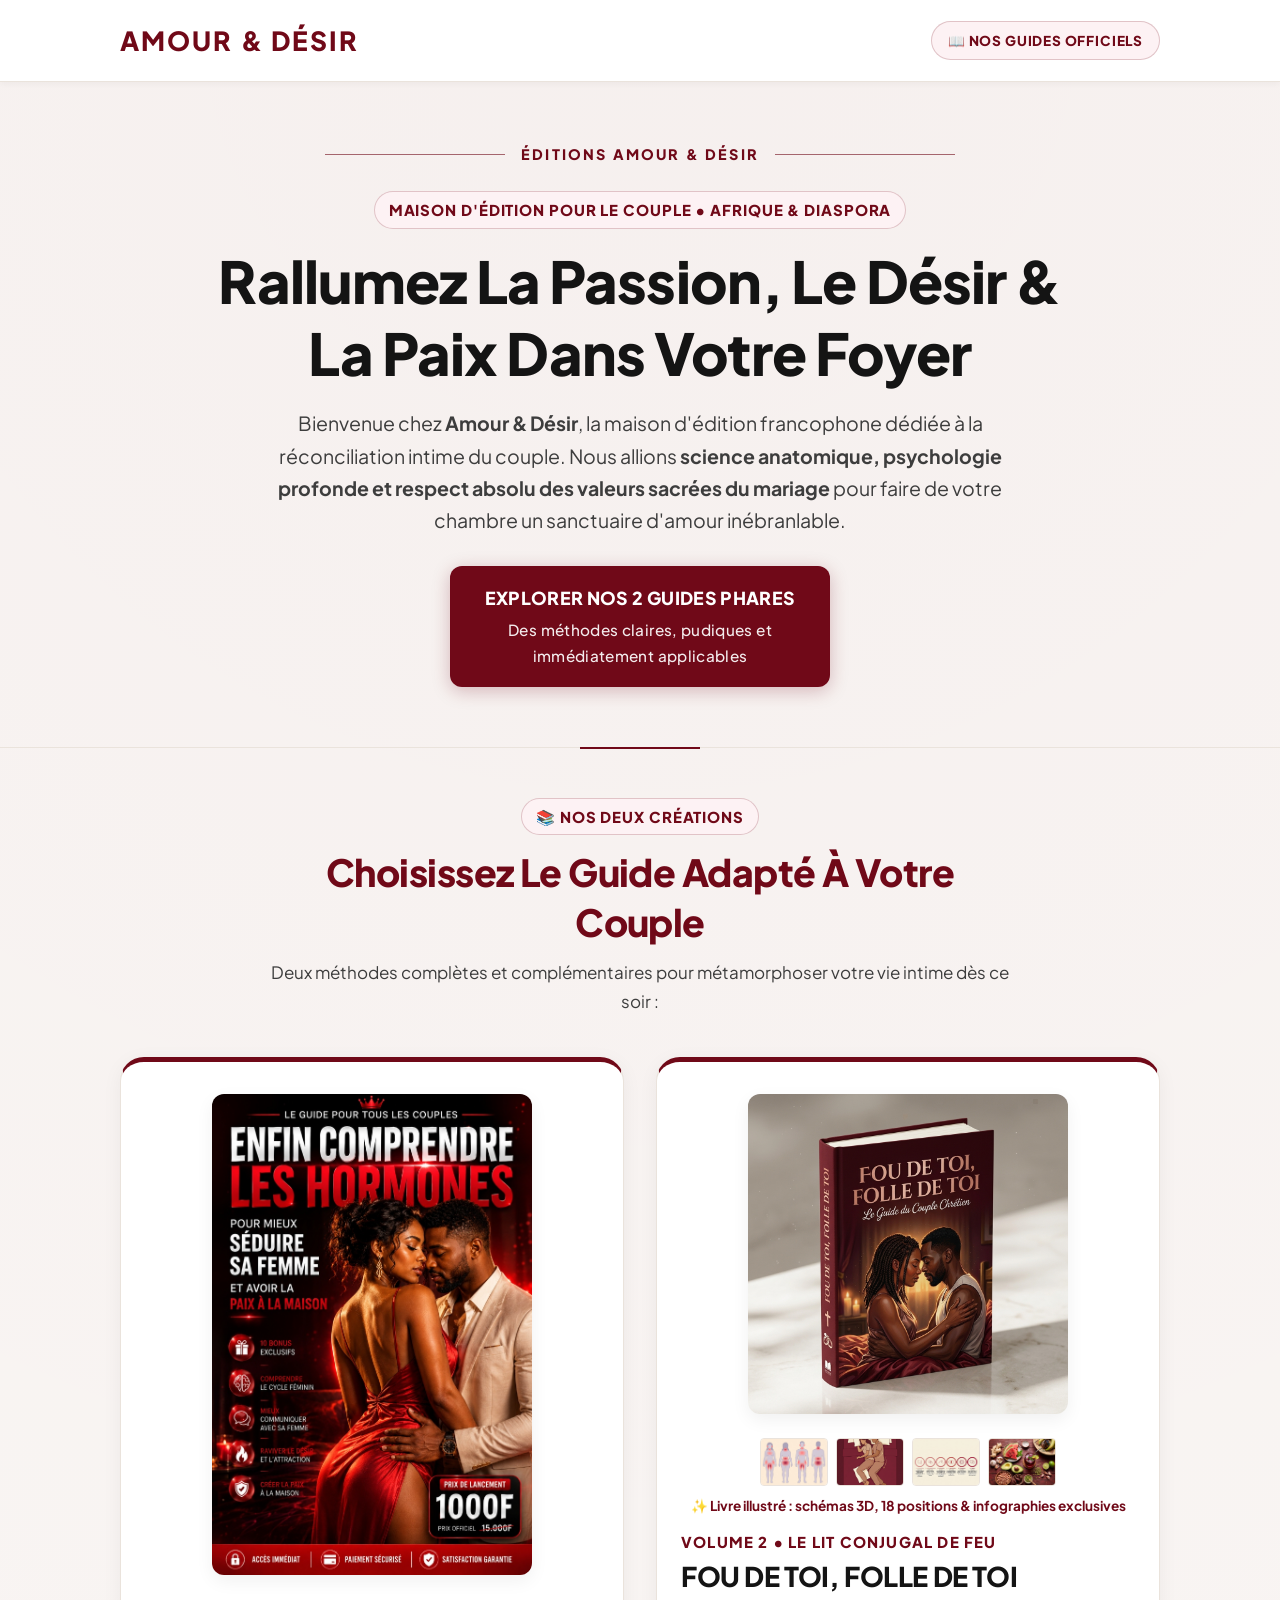
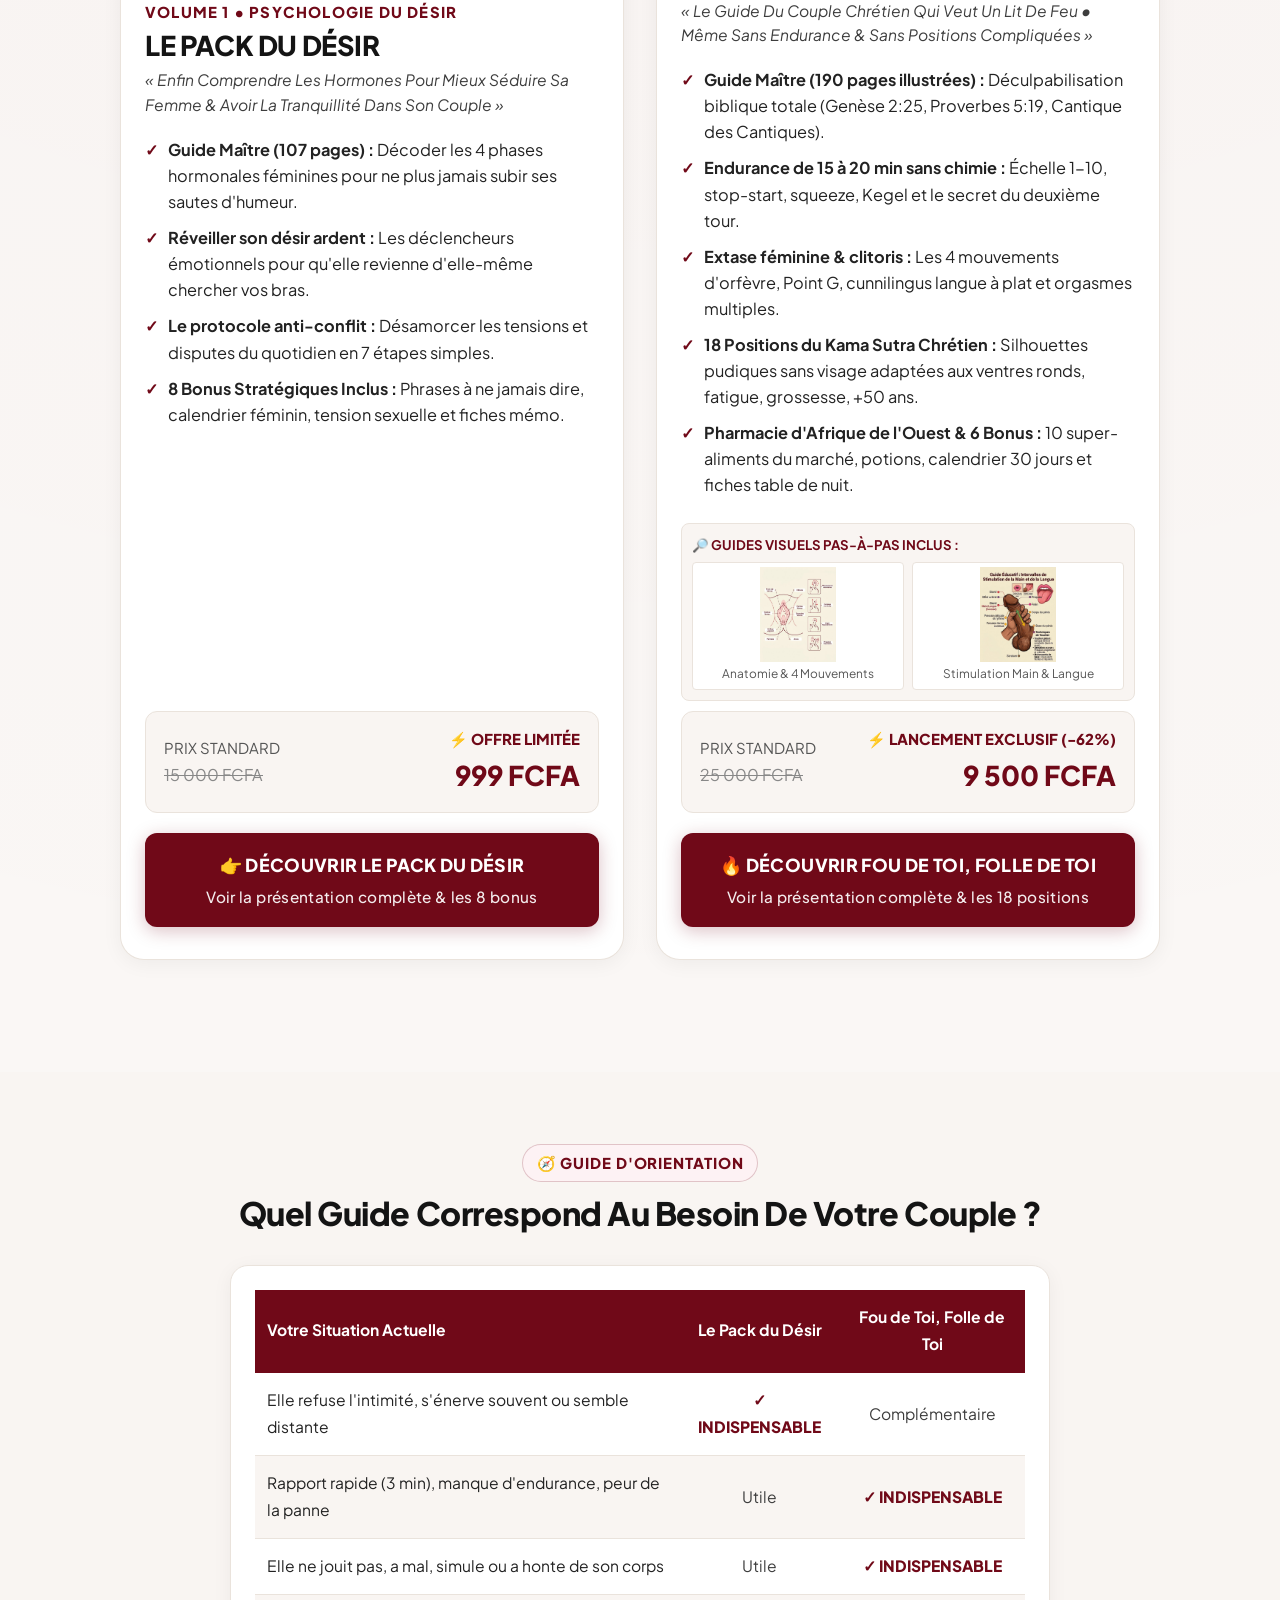
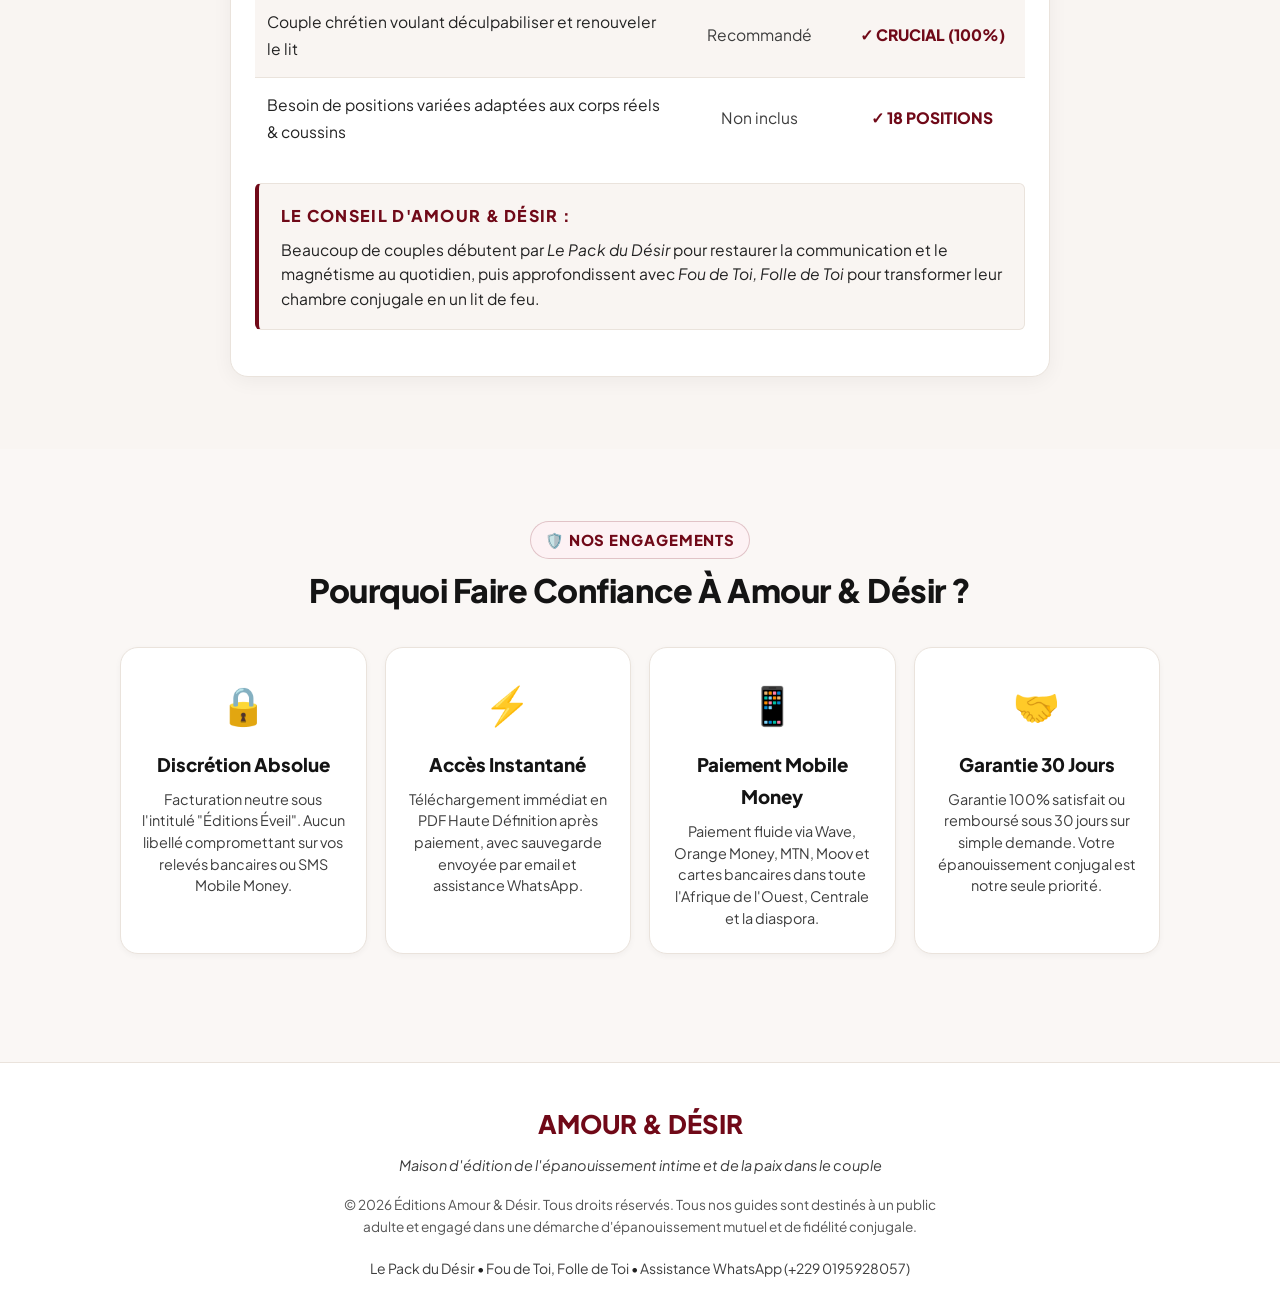
==== index.html @ 17ca609d "feat: integration de la couverture 3D realiste pour Fou de toi, folle de toi" ====
<!DOCTYPE html>
<html lang="fr">
<head>
  <meta charset="UTF-8">
  <meta name="viewport" content="width=device-width, initial-scale=1.0, maximum-scale=5.0">
  <title>AMOUR & DÉSIR • Maison d'Édition de l'Épanouissement Intime & Conjugal</title>
  
  <!-- Favicon -->
  <link rel="icon" type="image/jpeg" href="[data-uri]">
  <link rel="shortcut icon" type="image/jpeg" href="[data-uri]">
  <link rel="apple-touch-icon" href="[data-uri]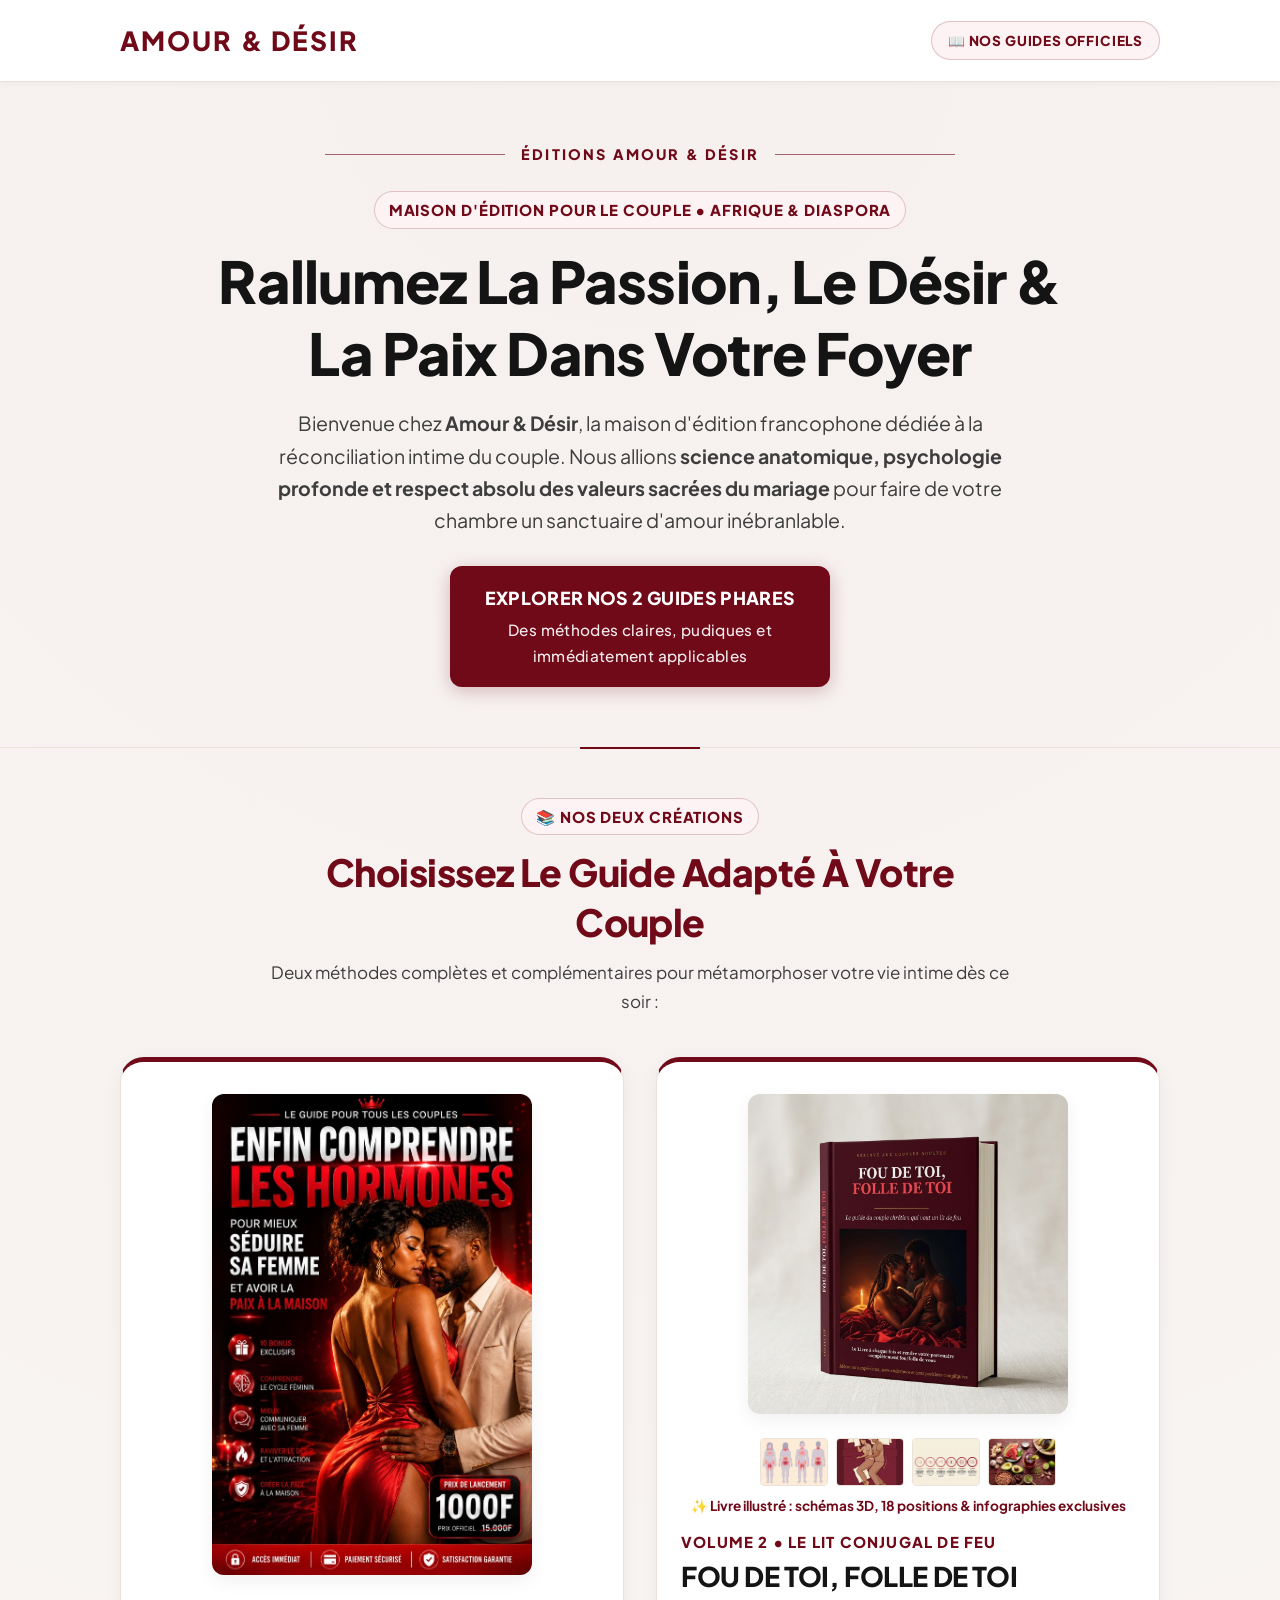
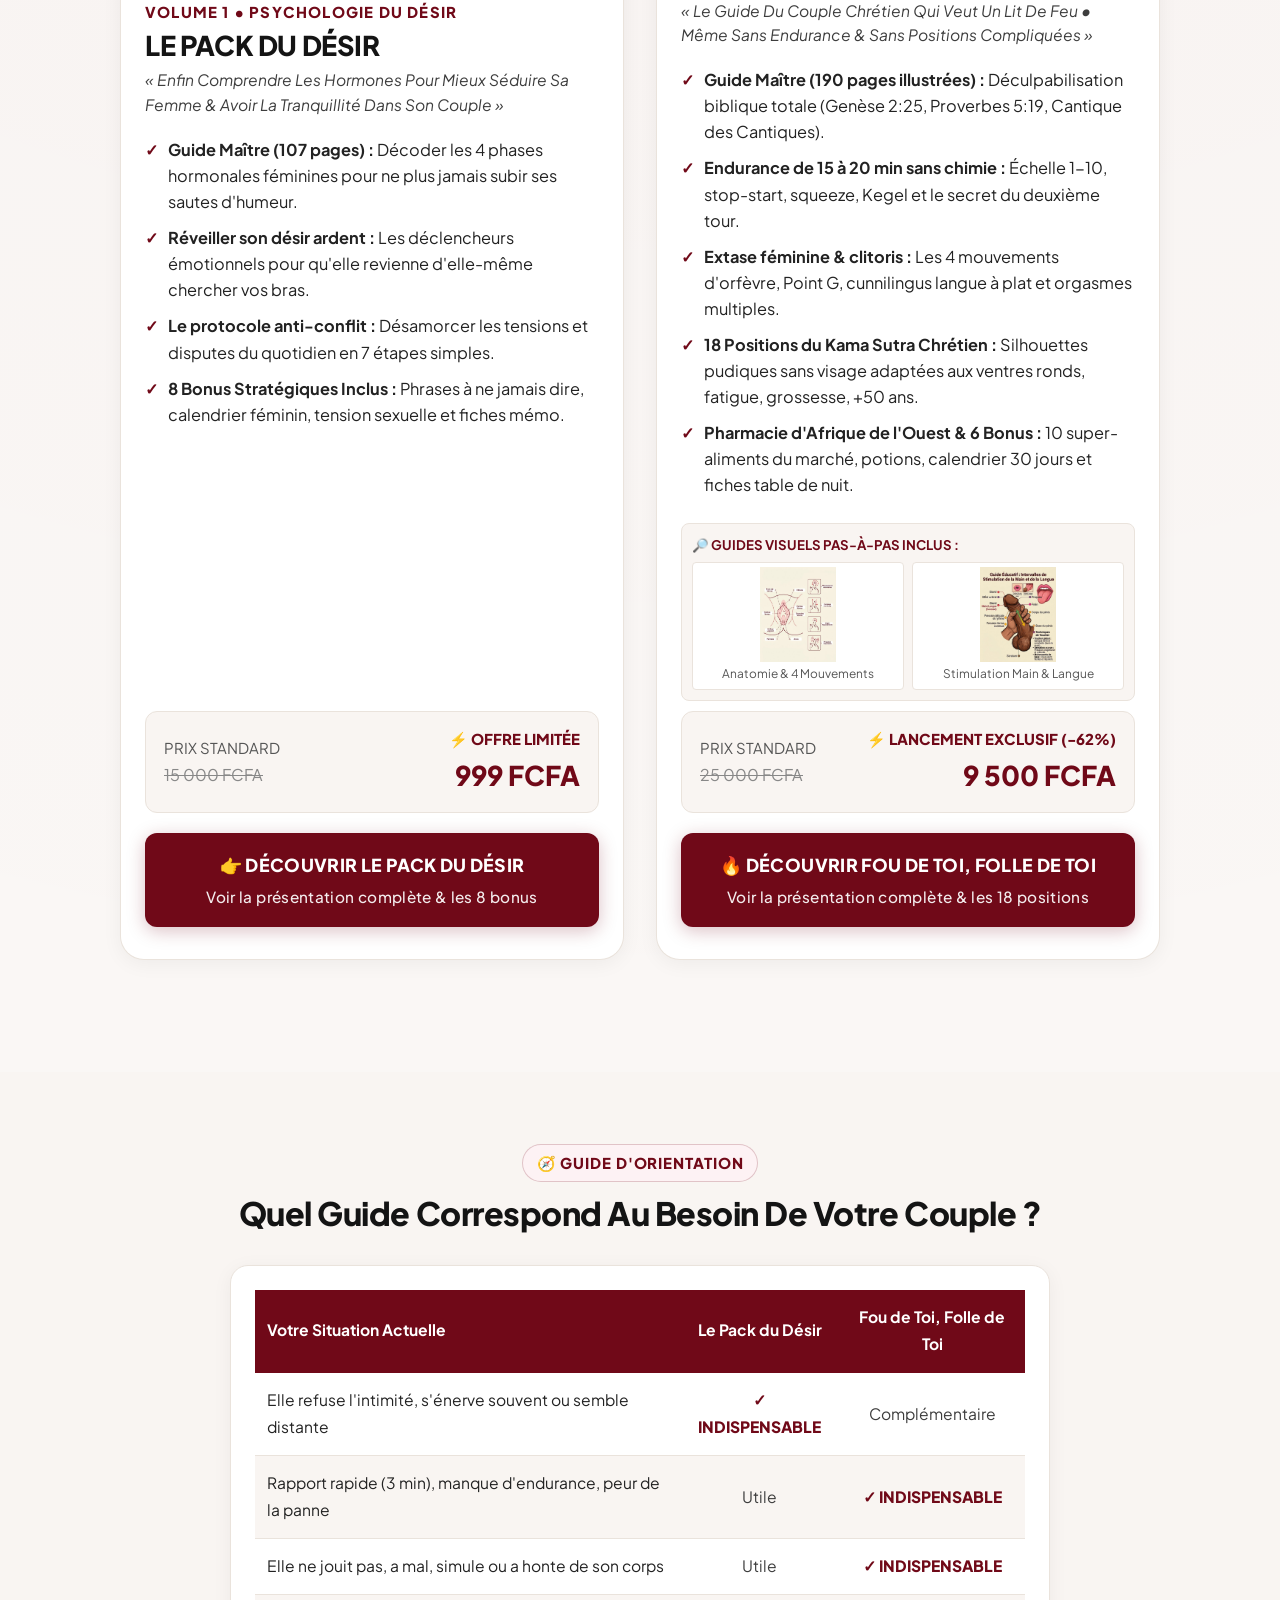
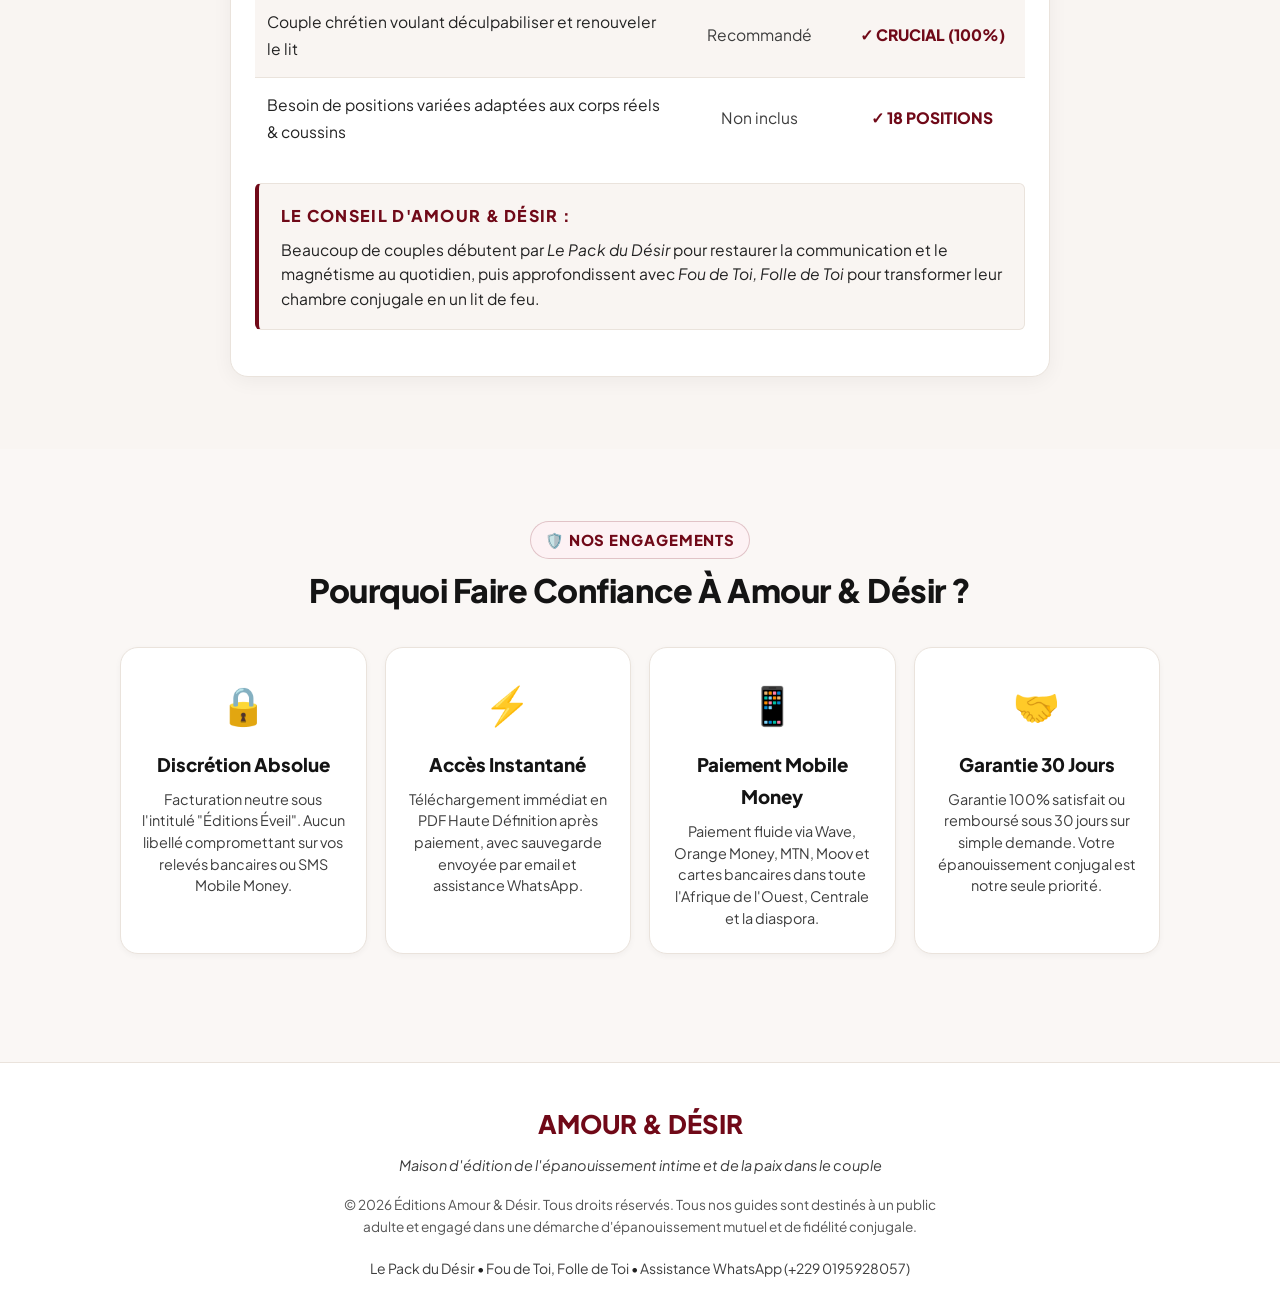
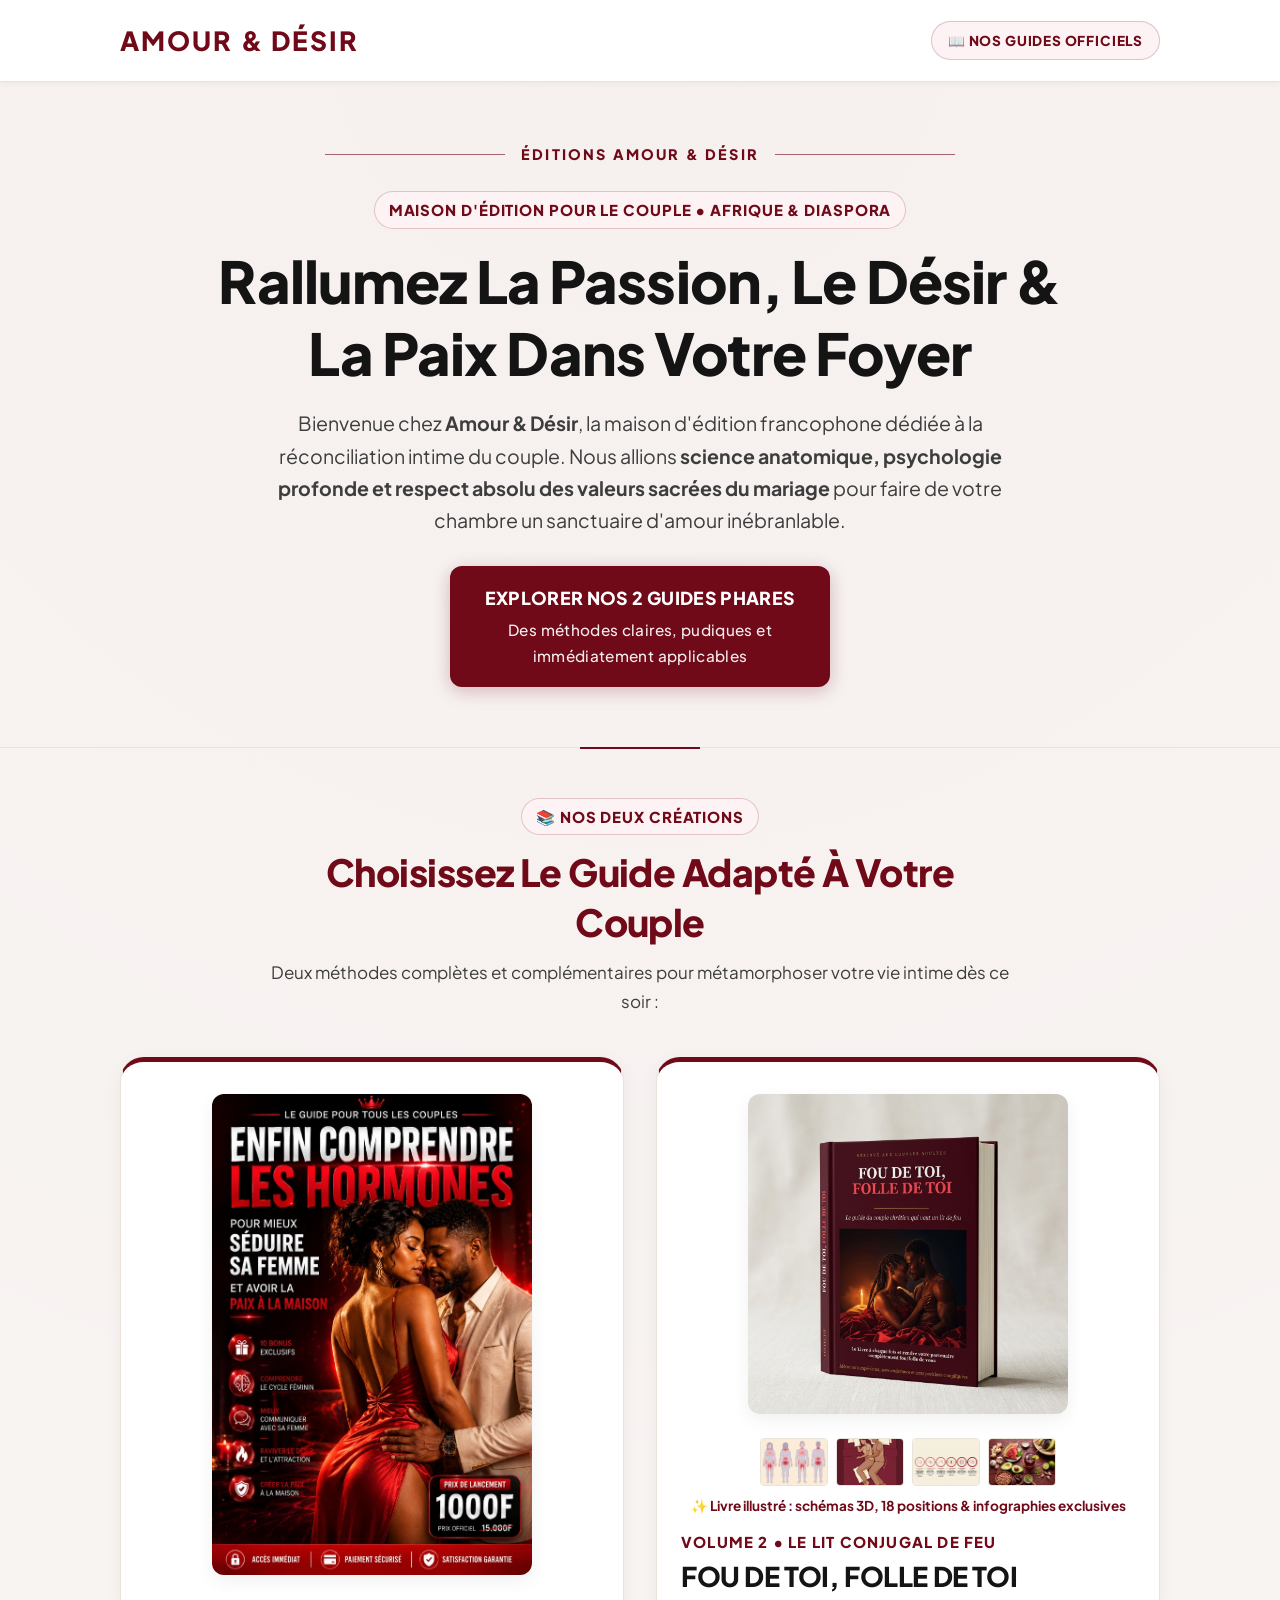
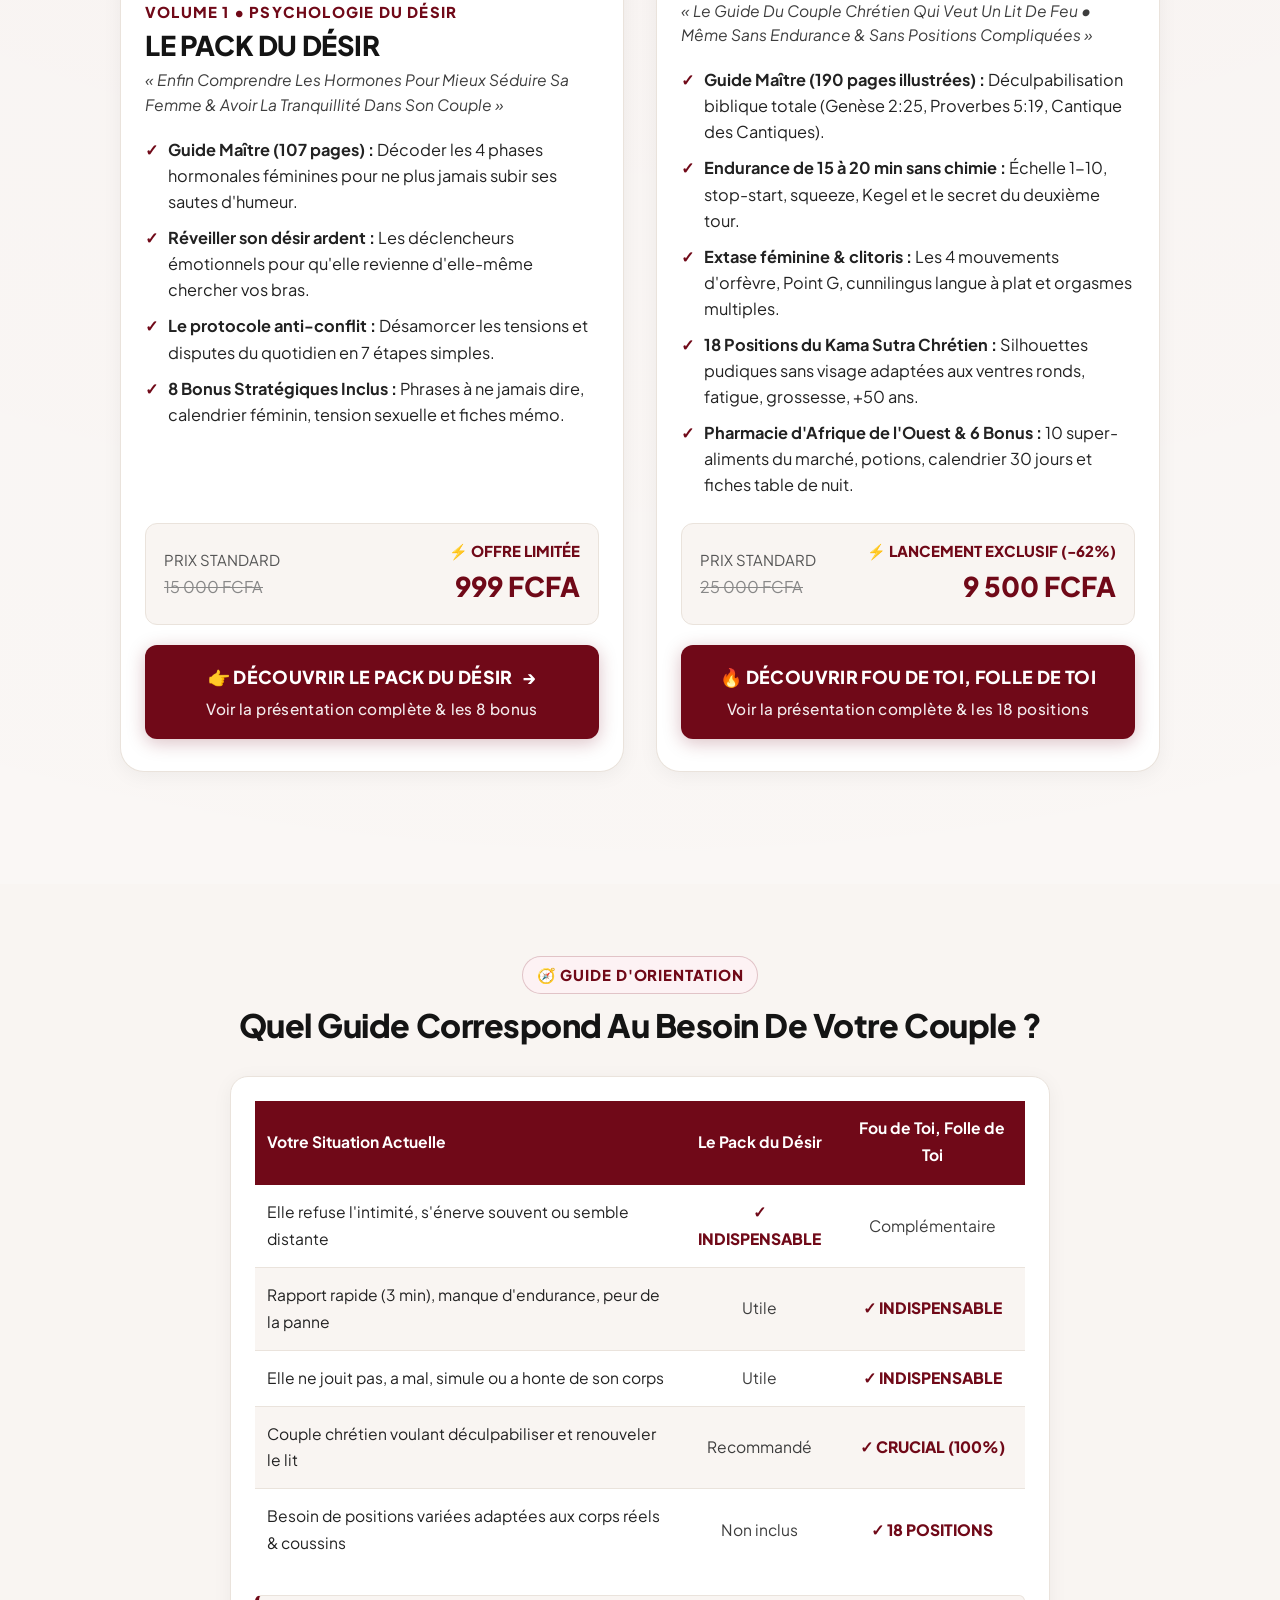
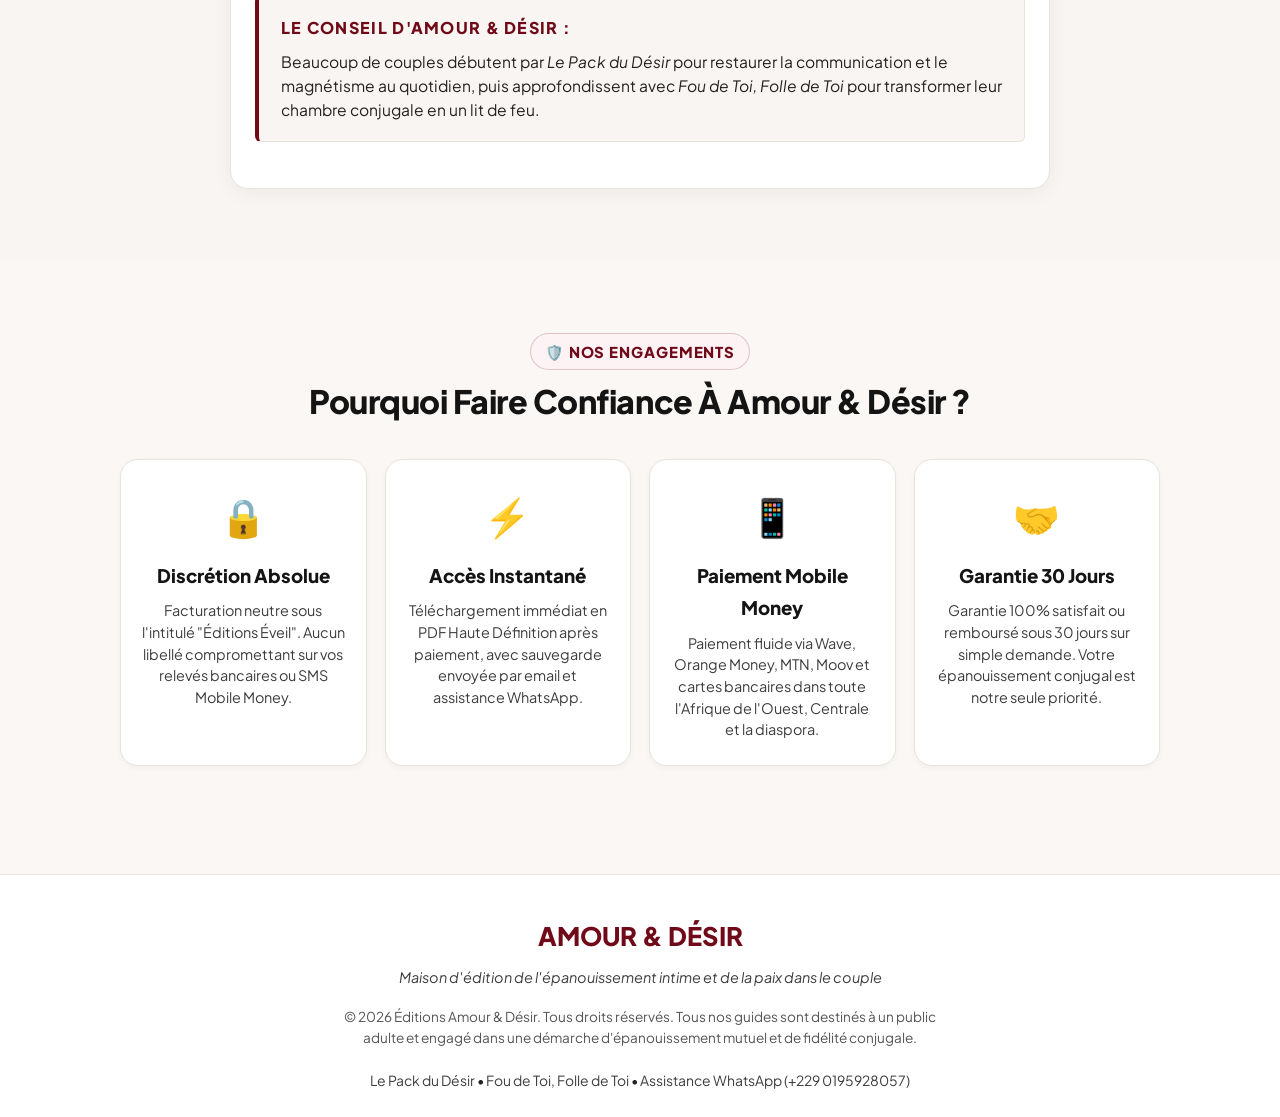
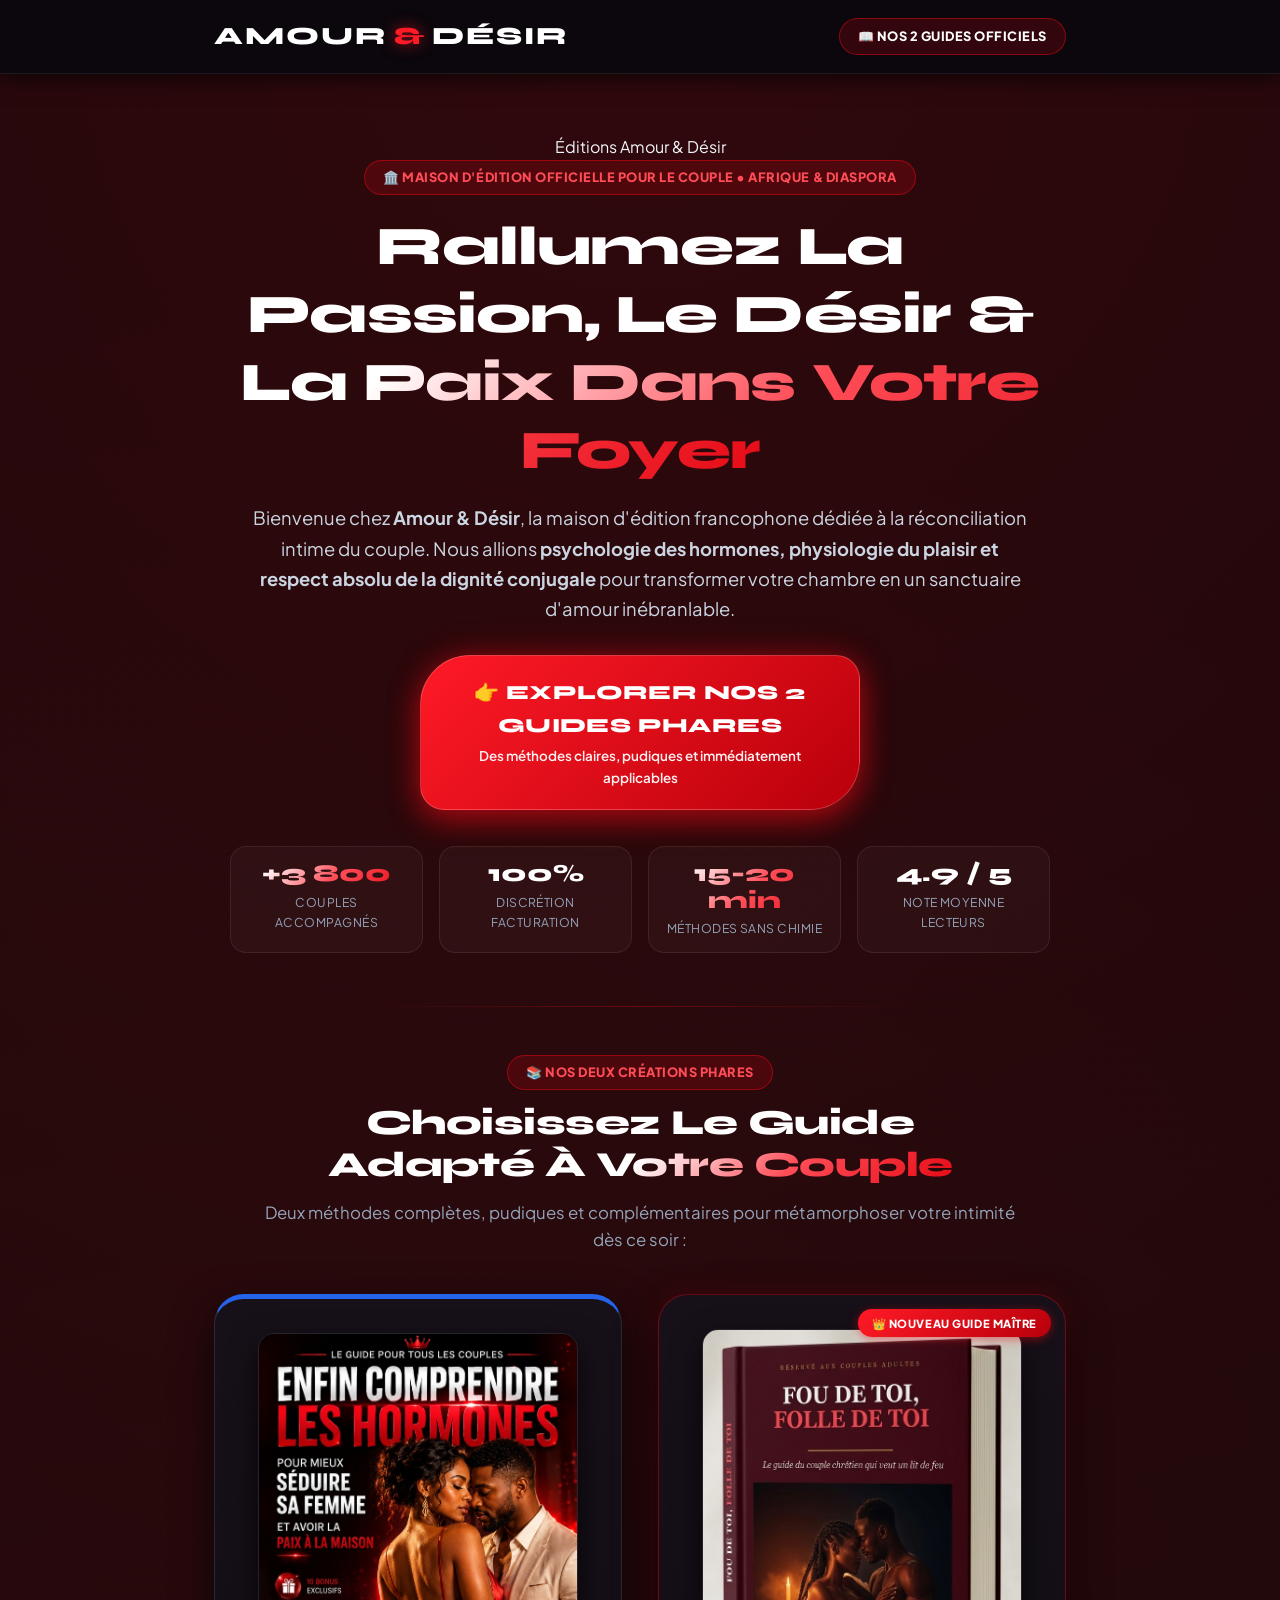
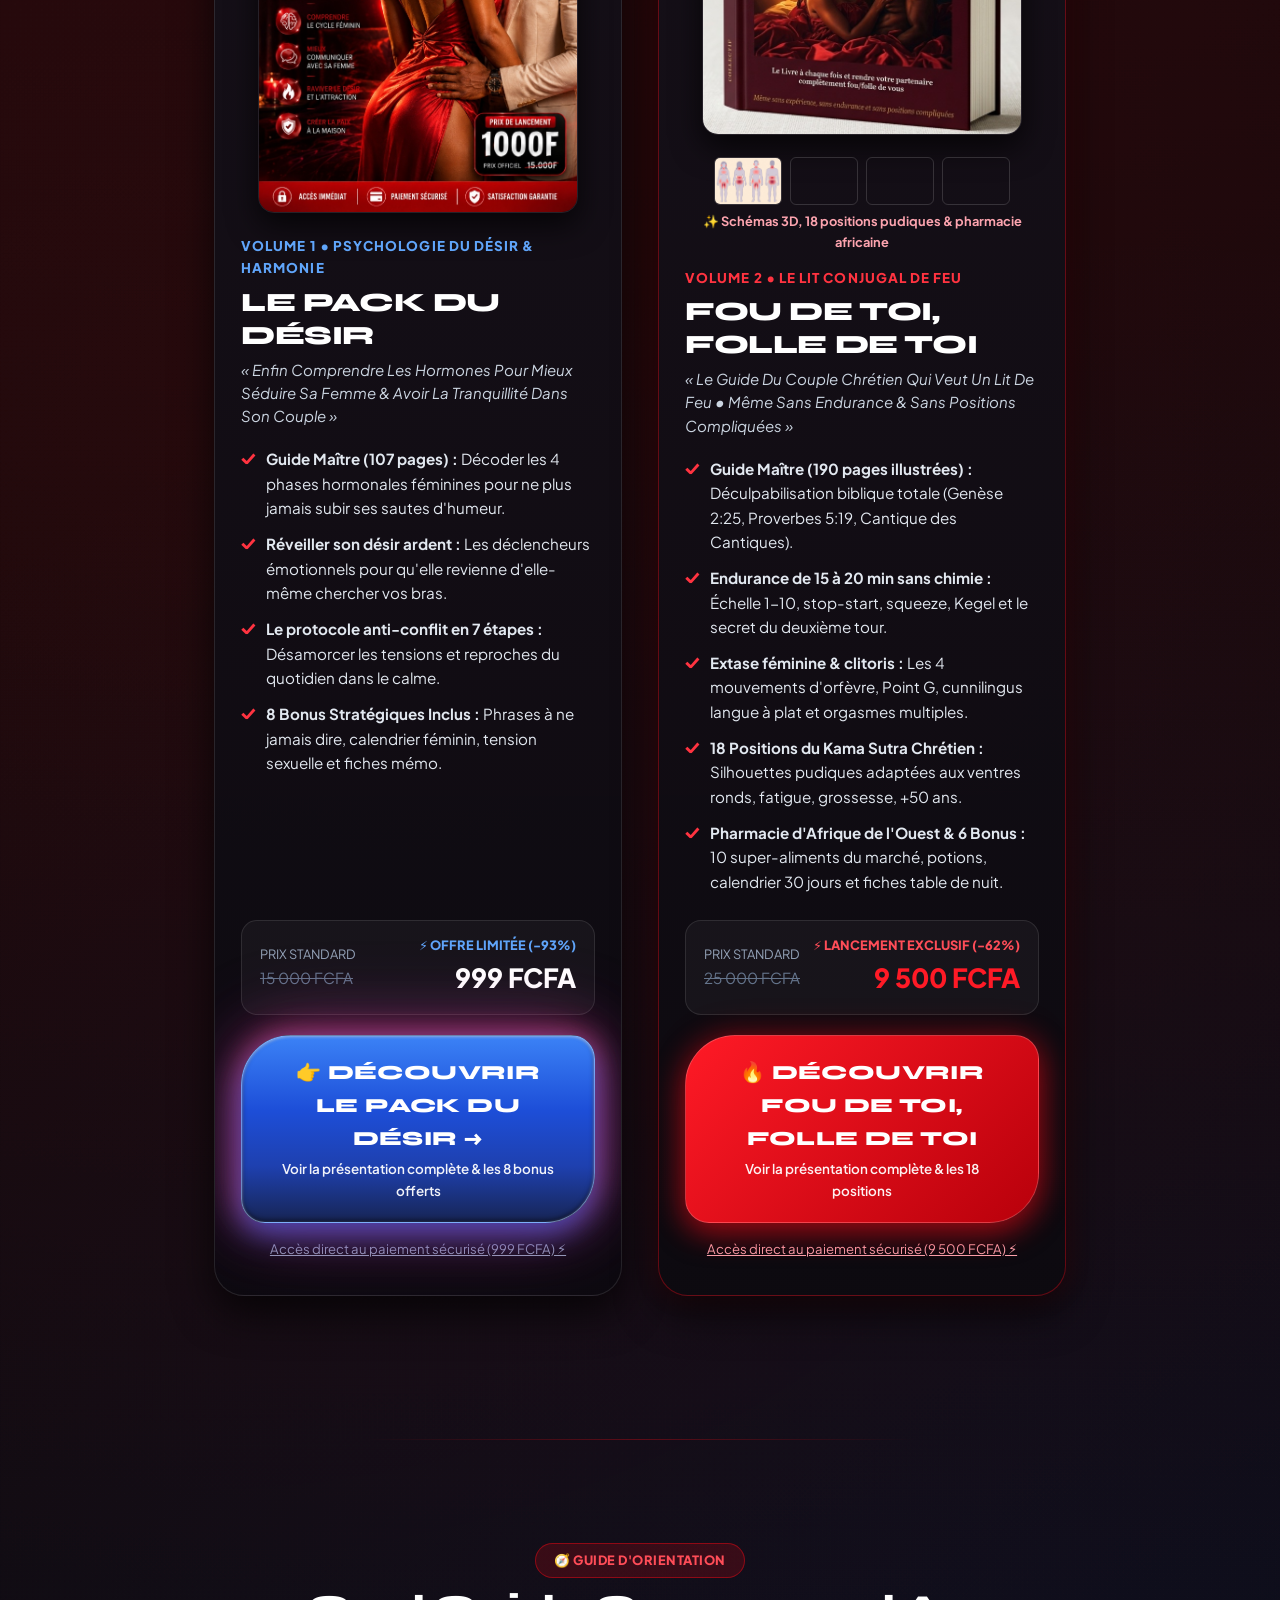
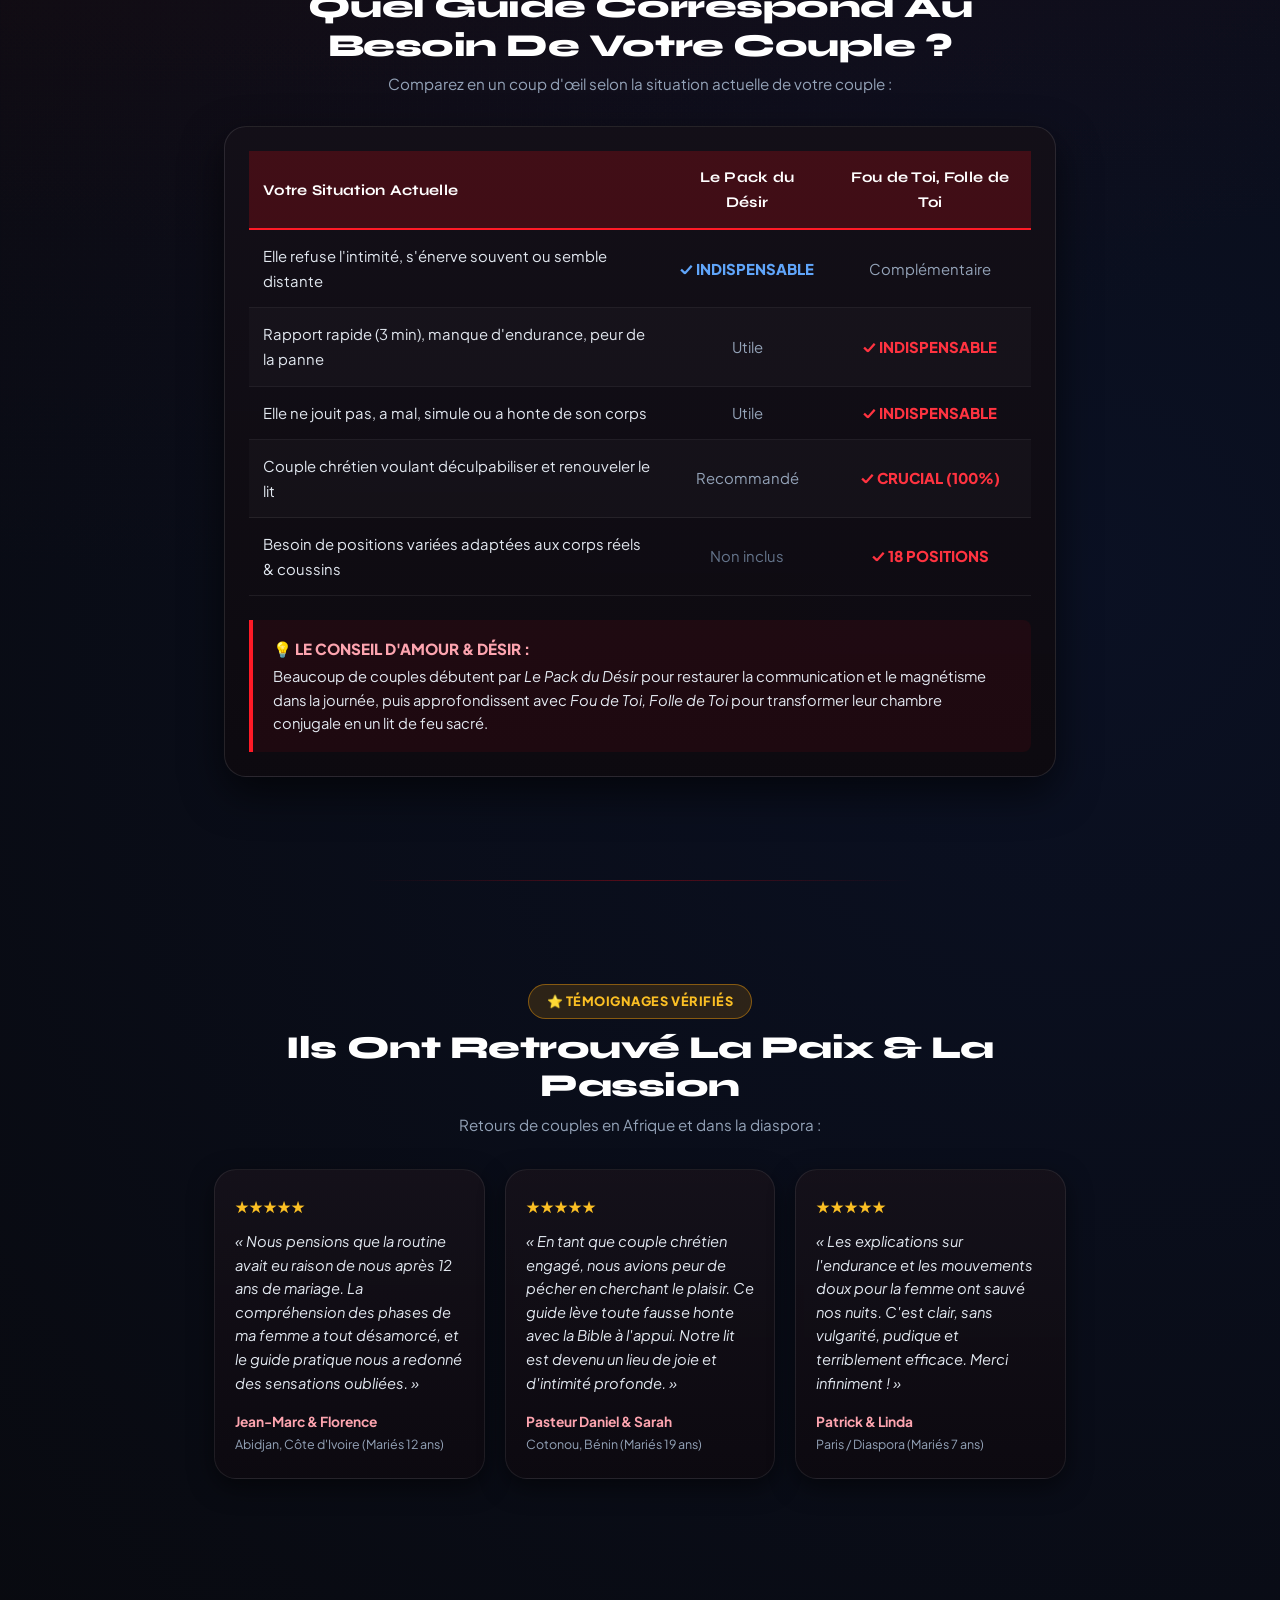
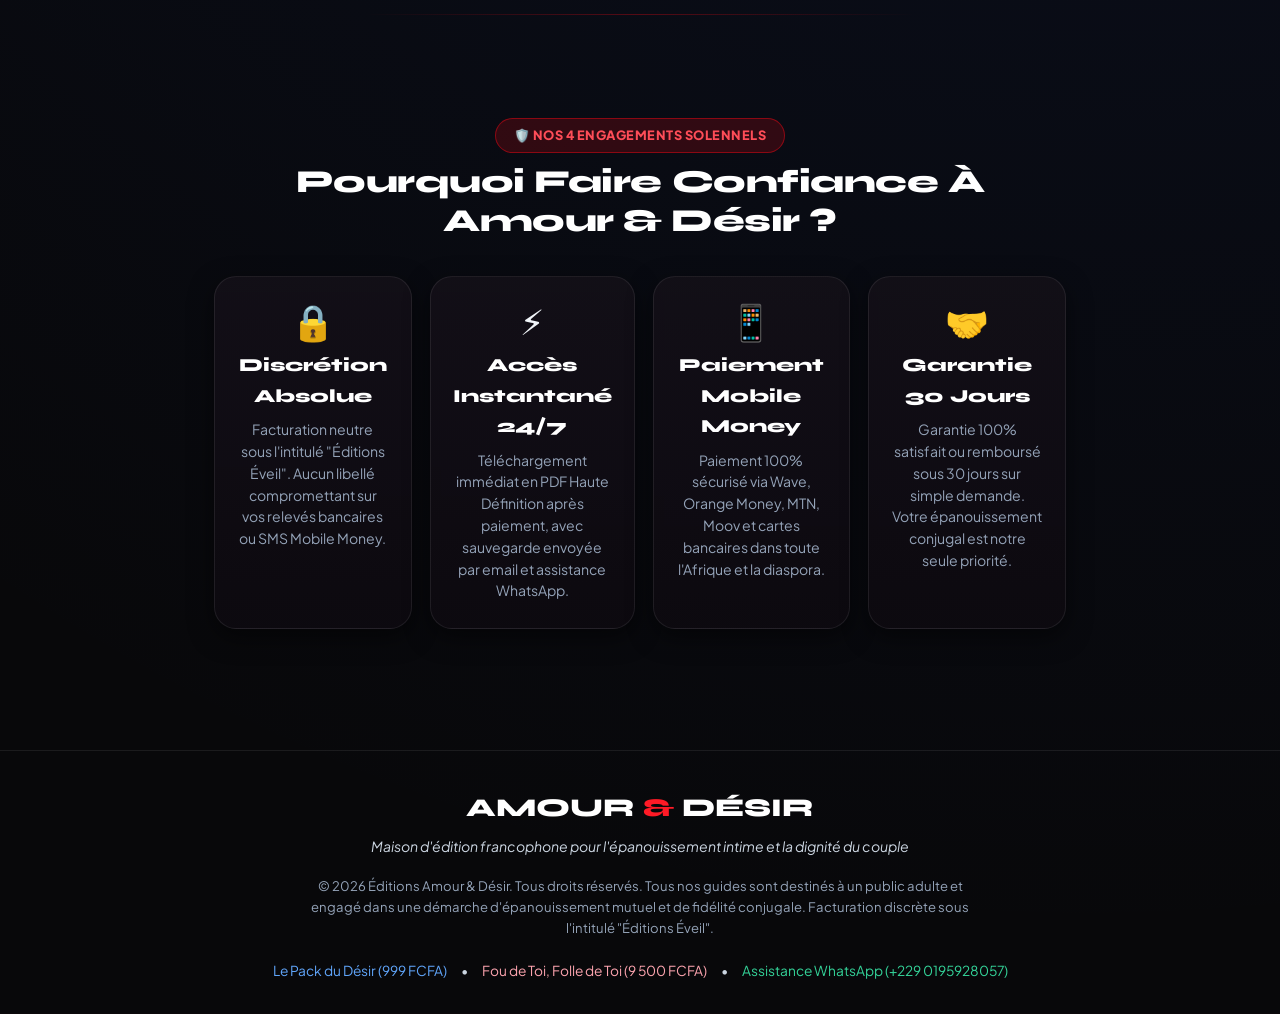
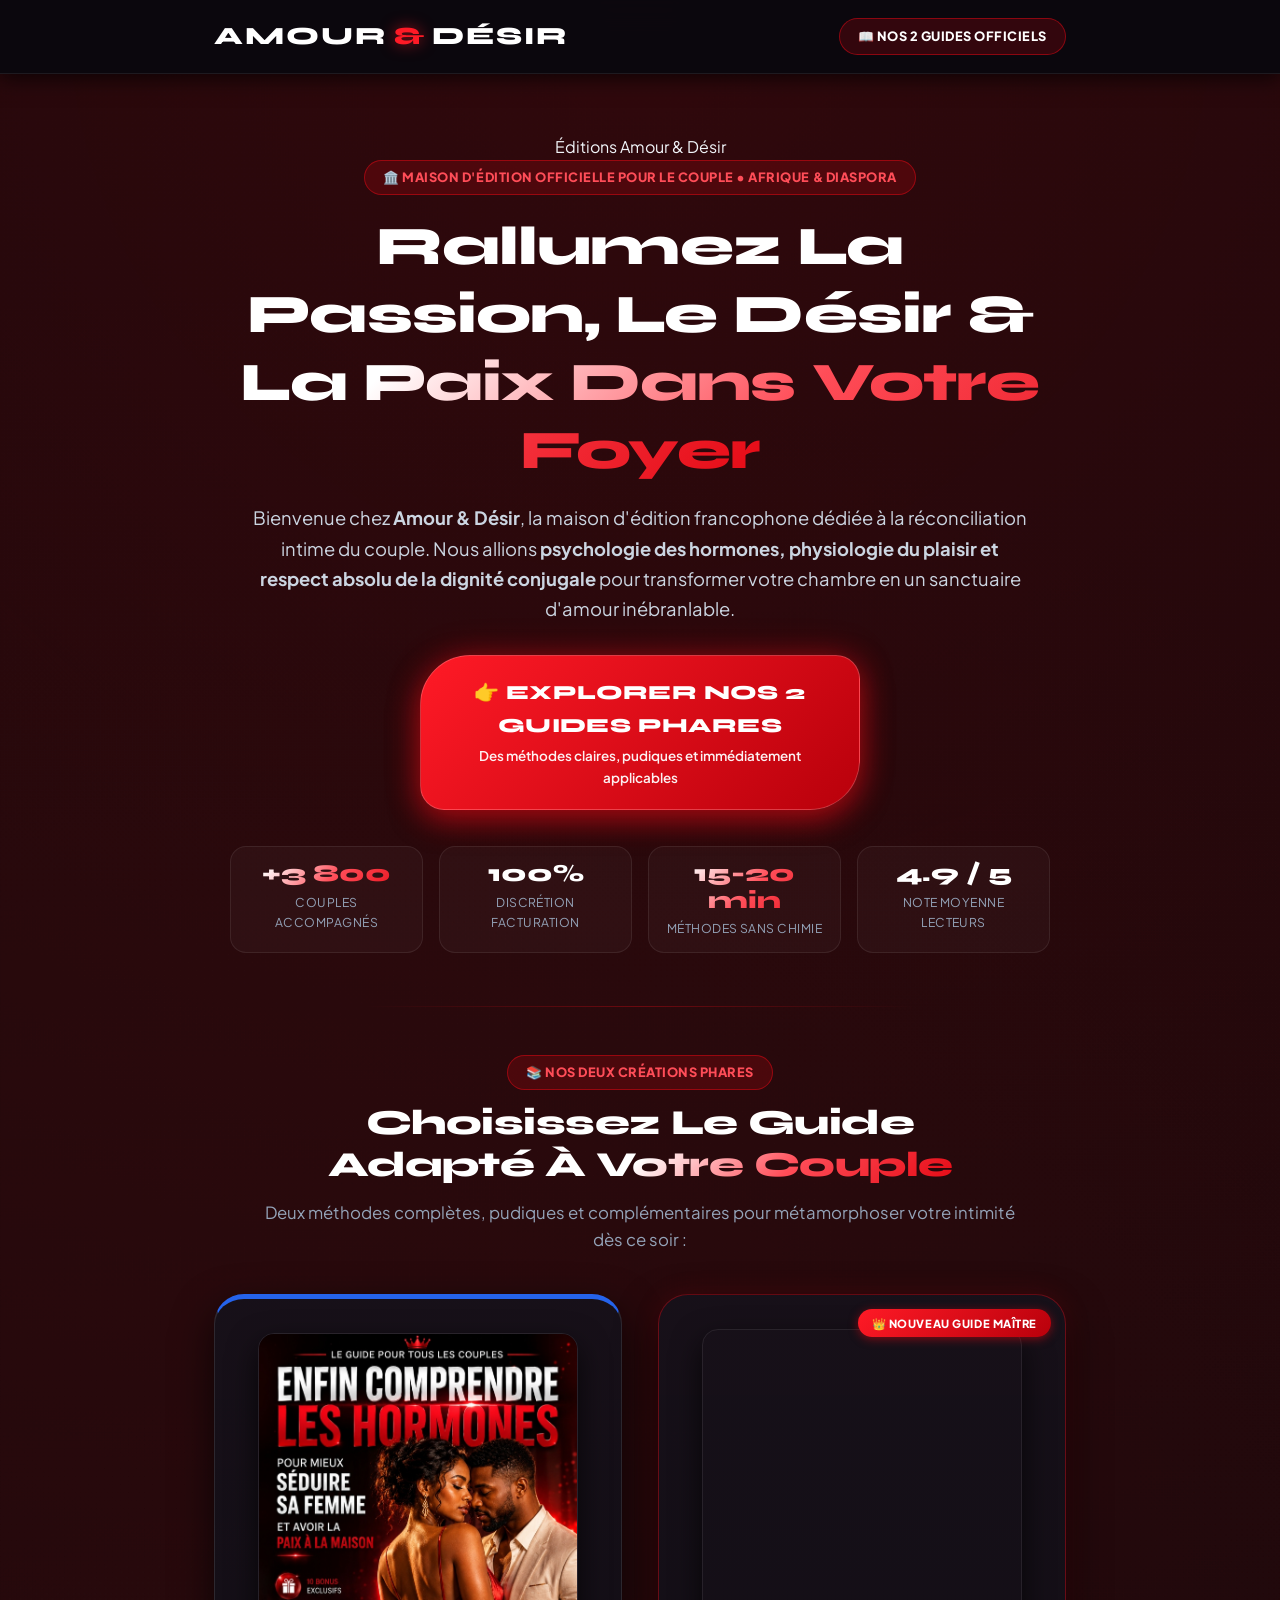
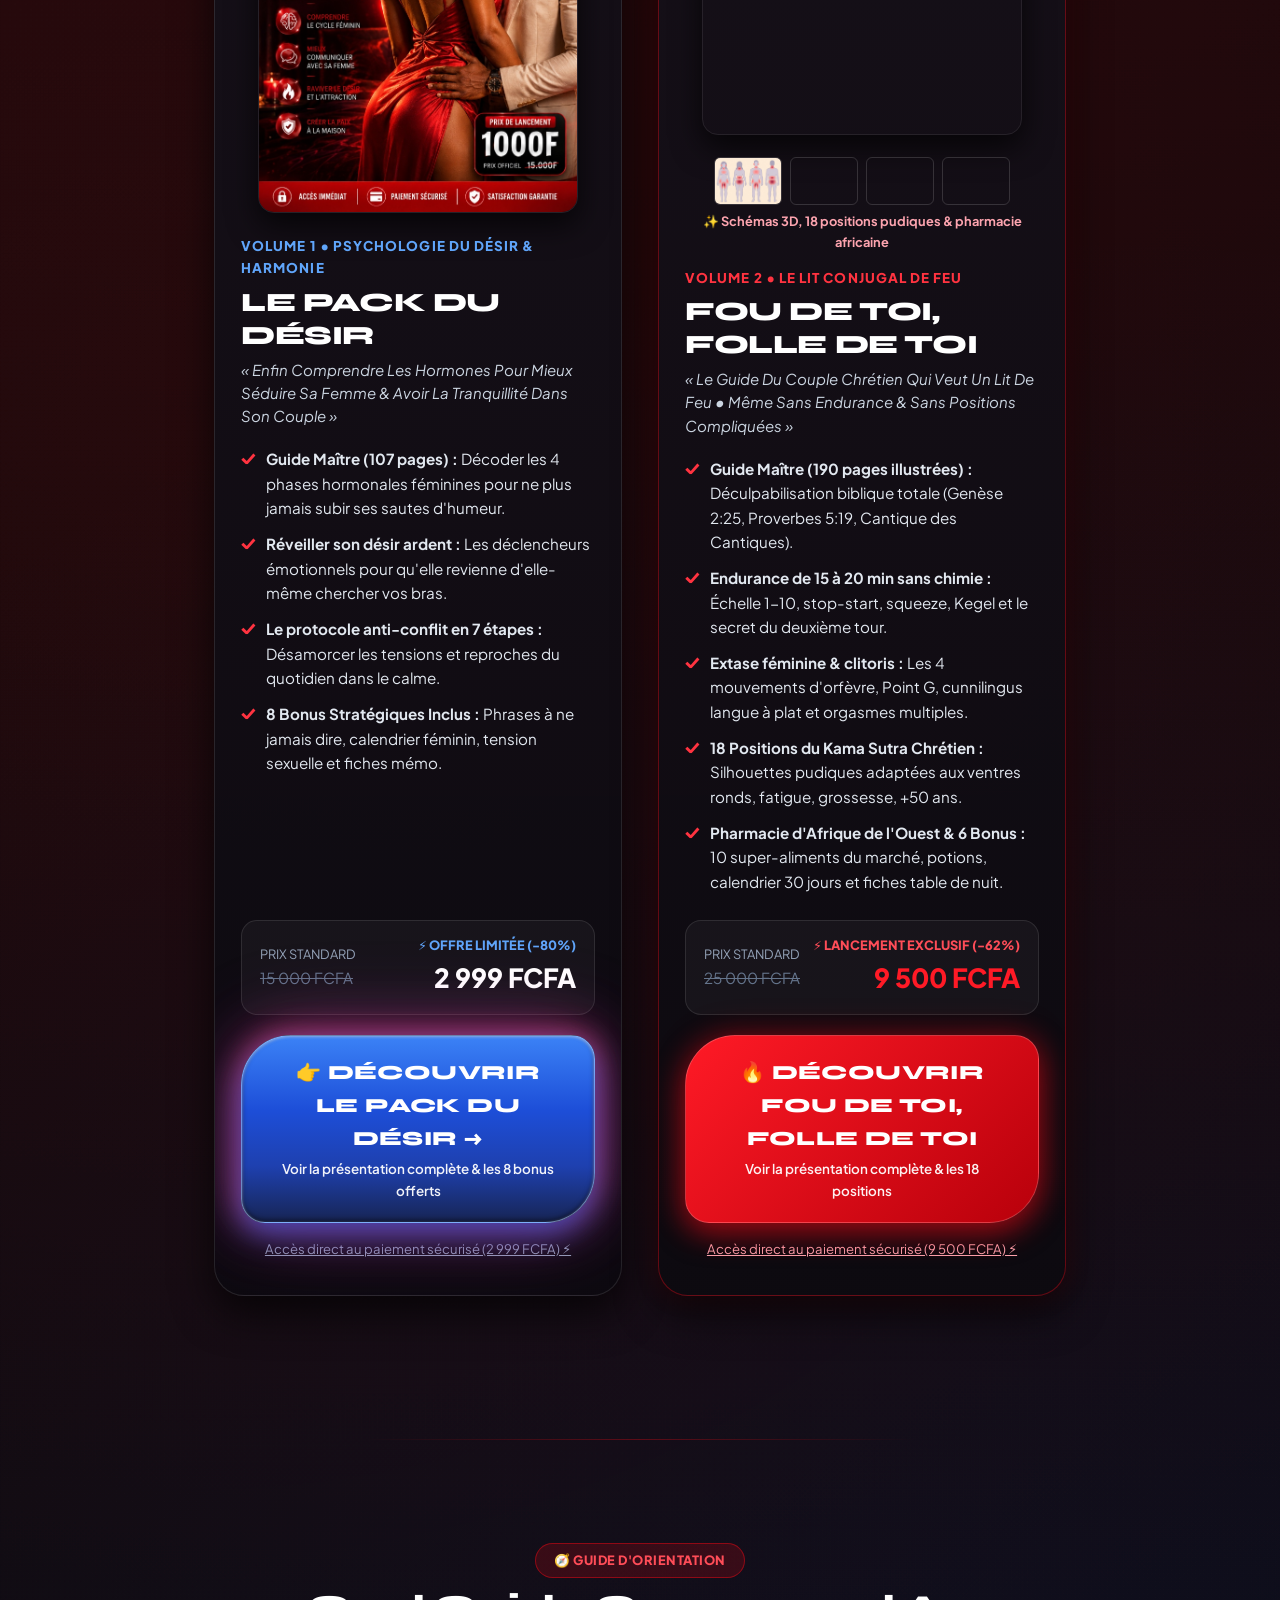
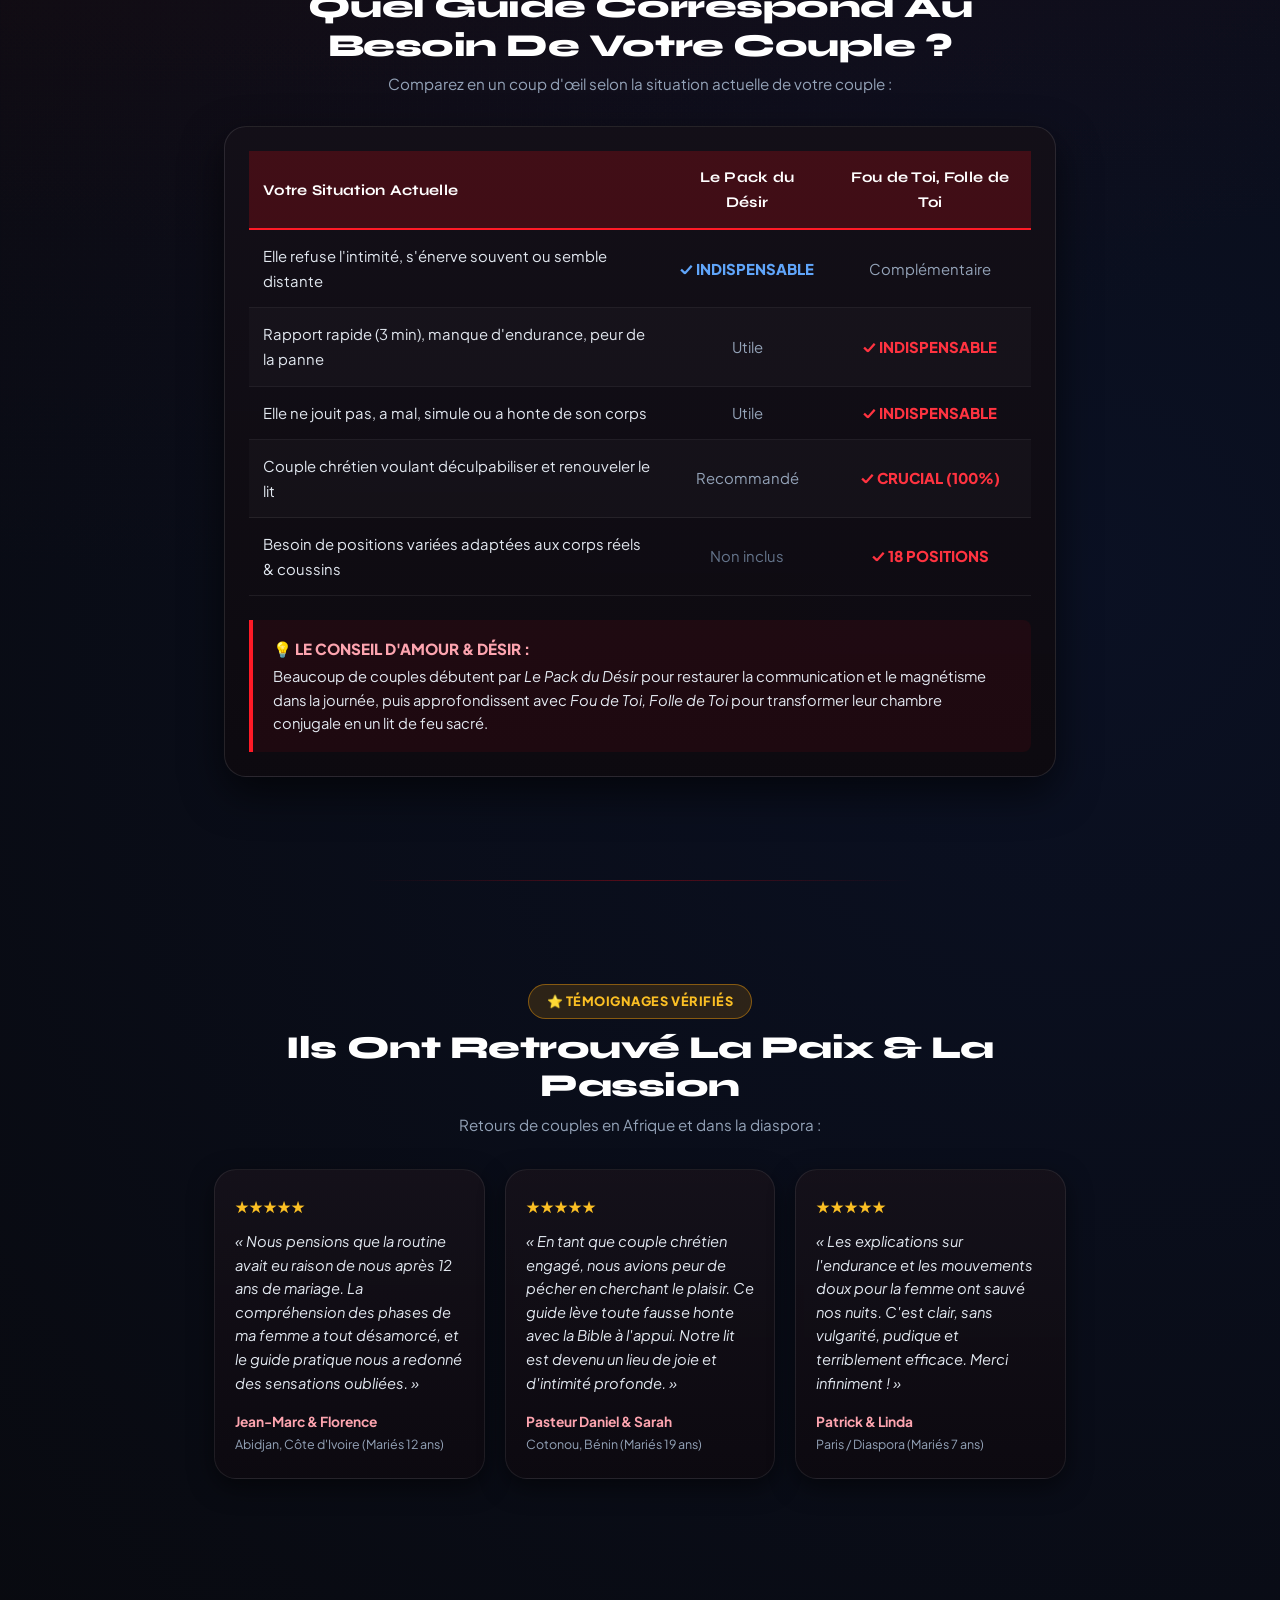
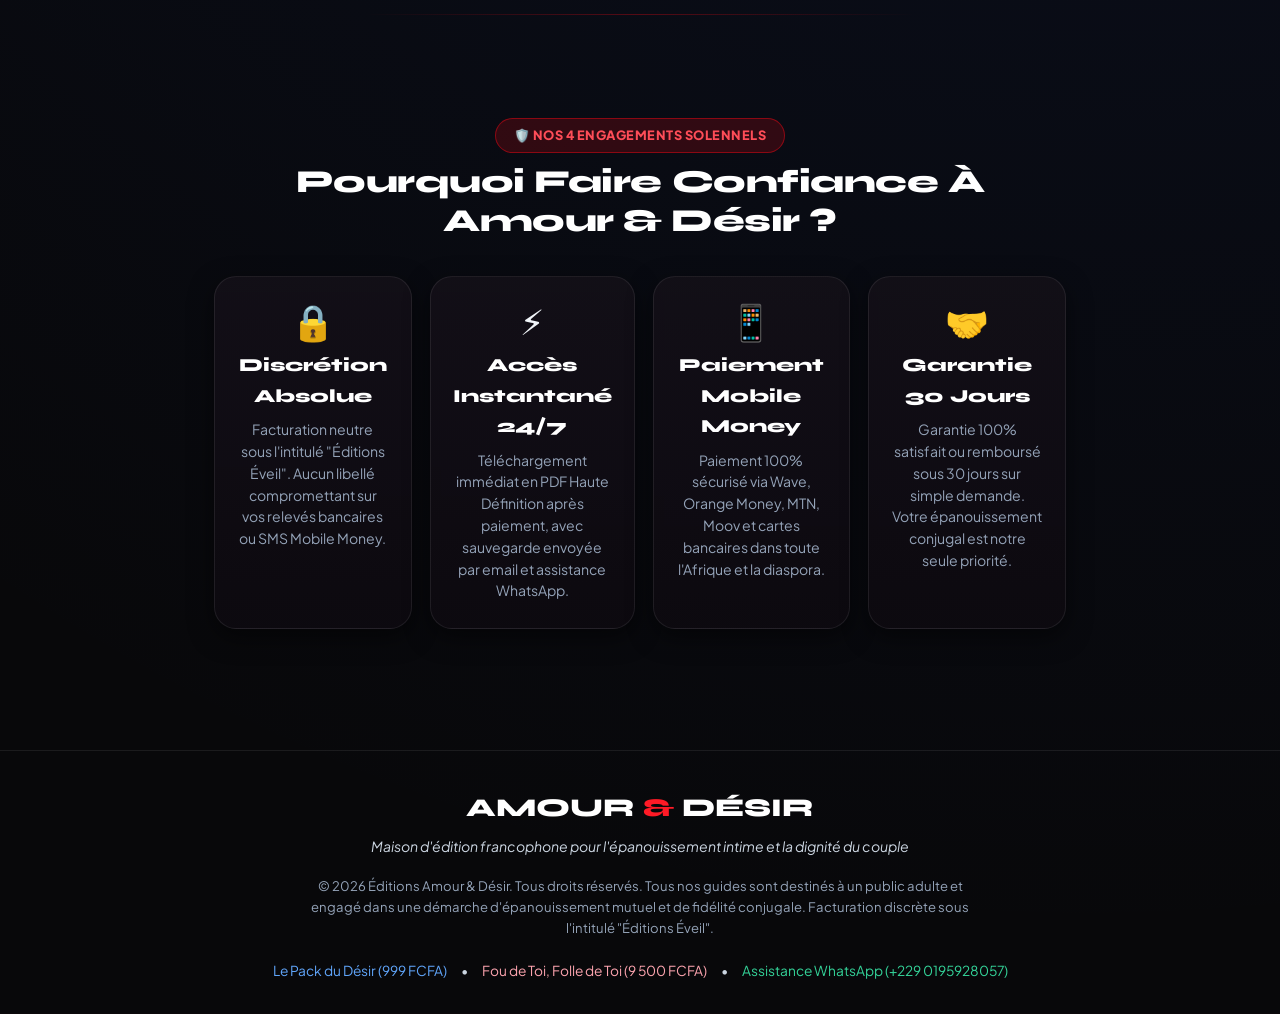
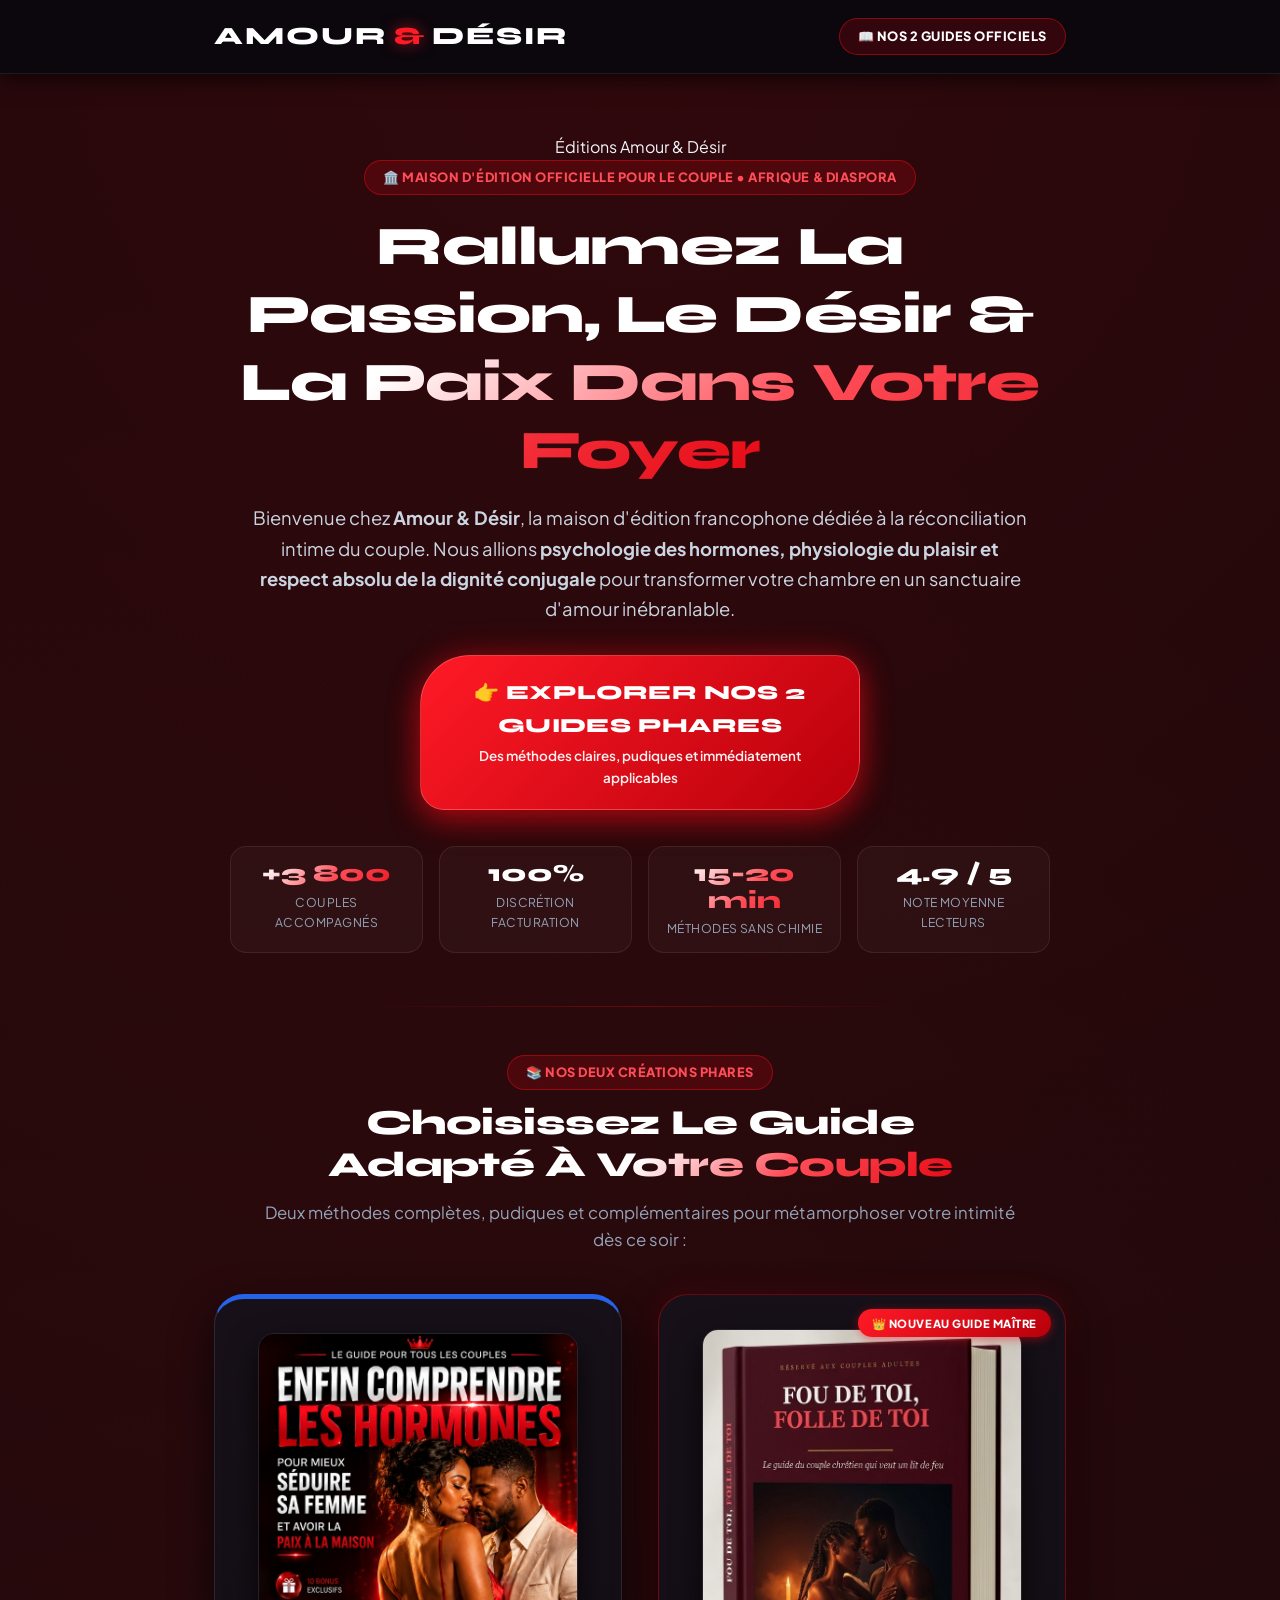
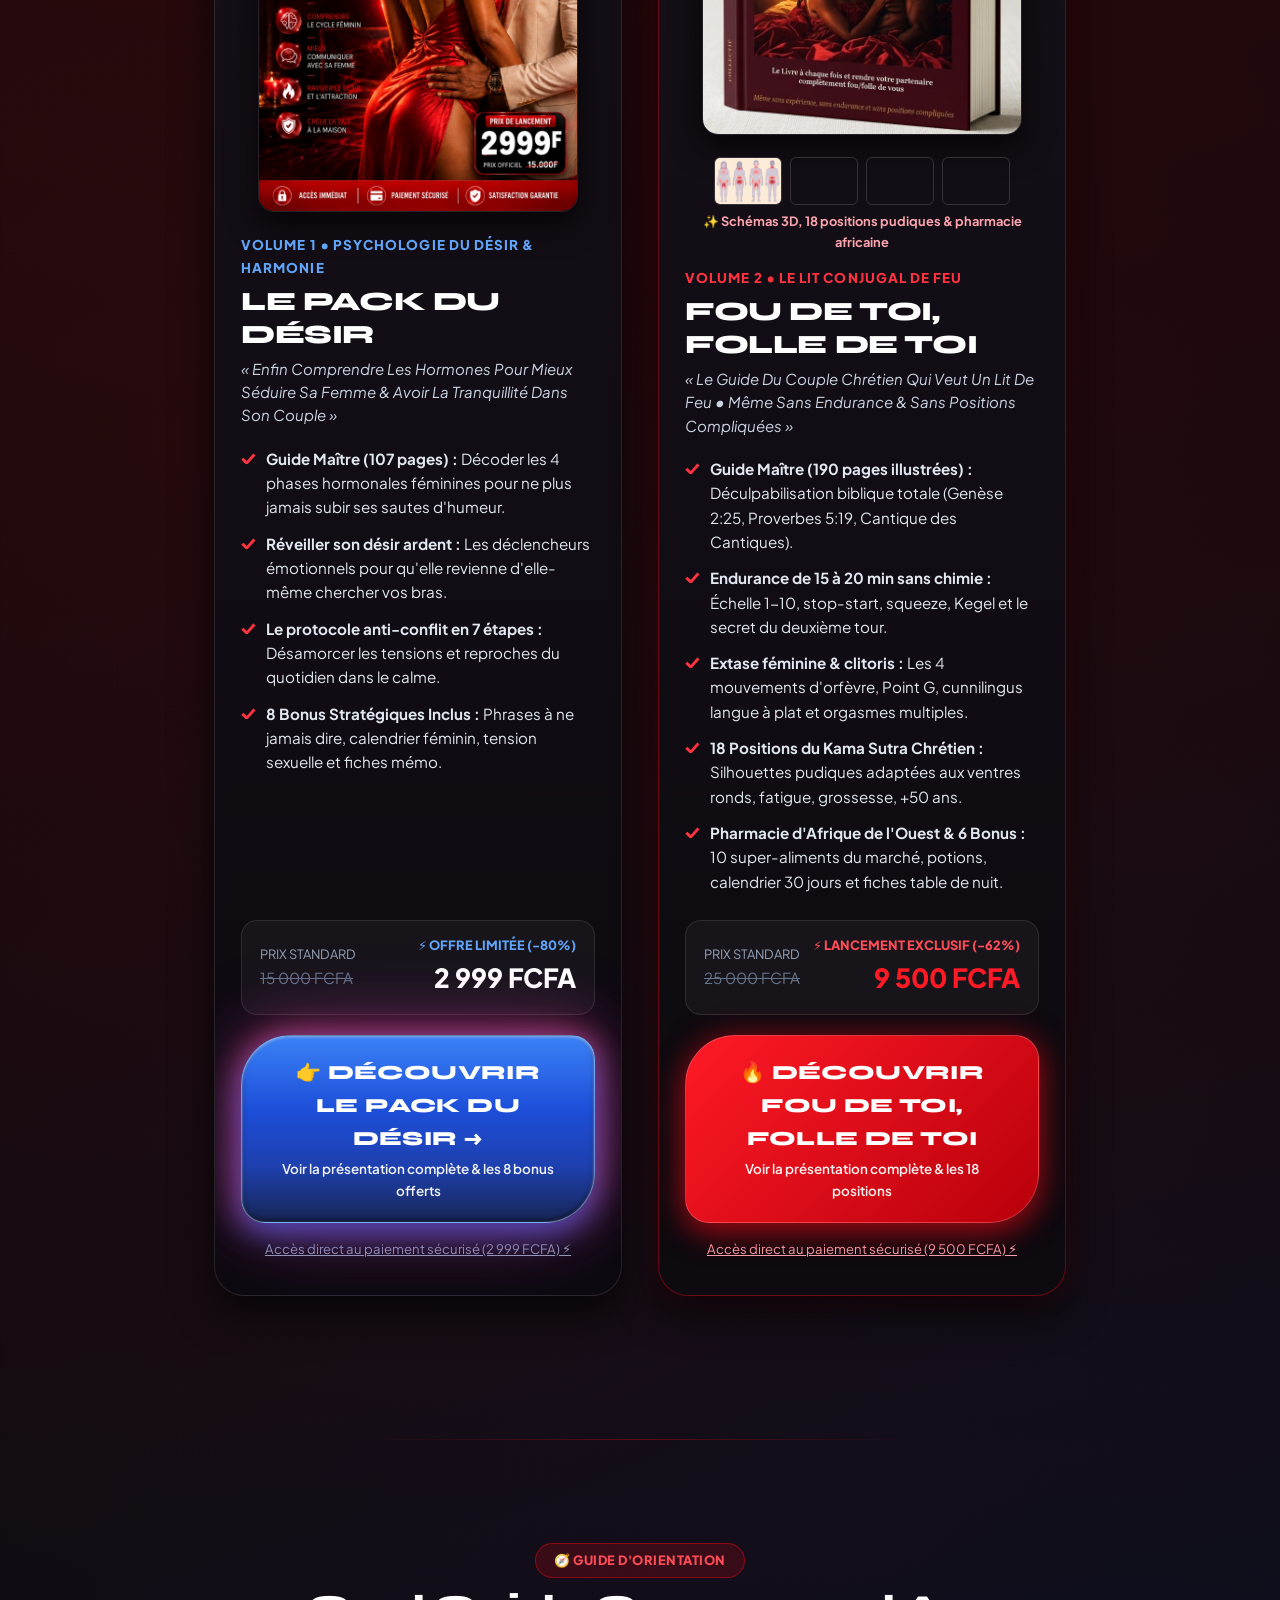
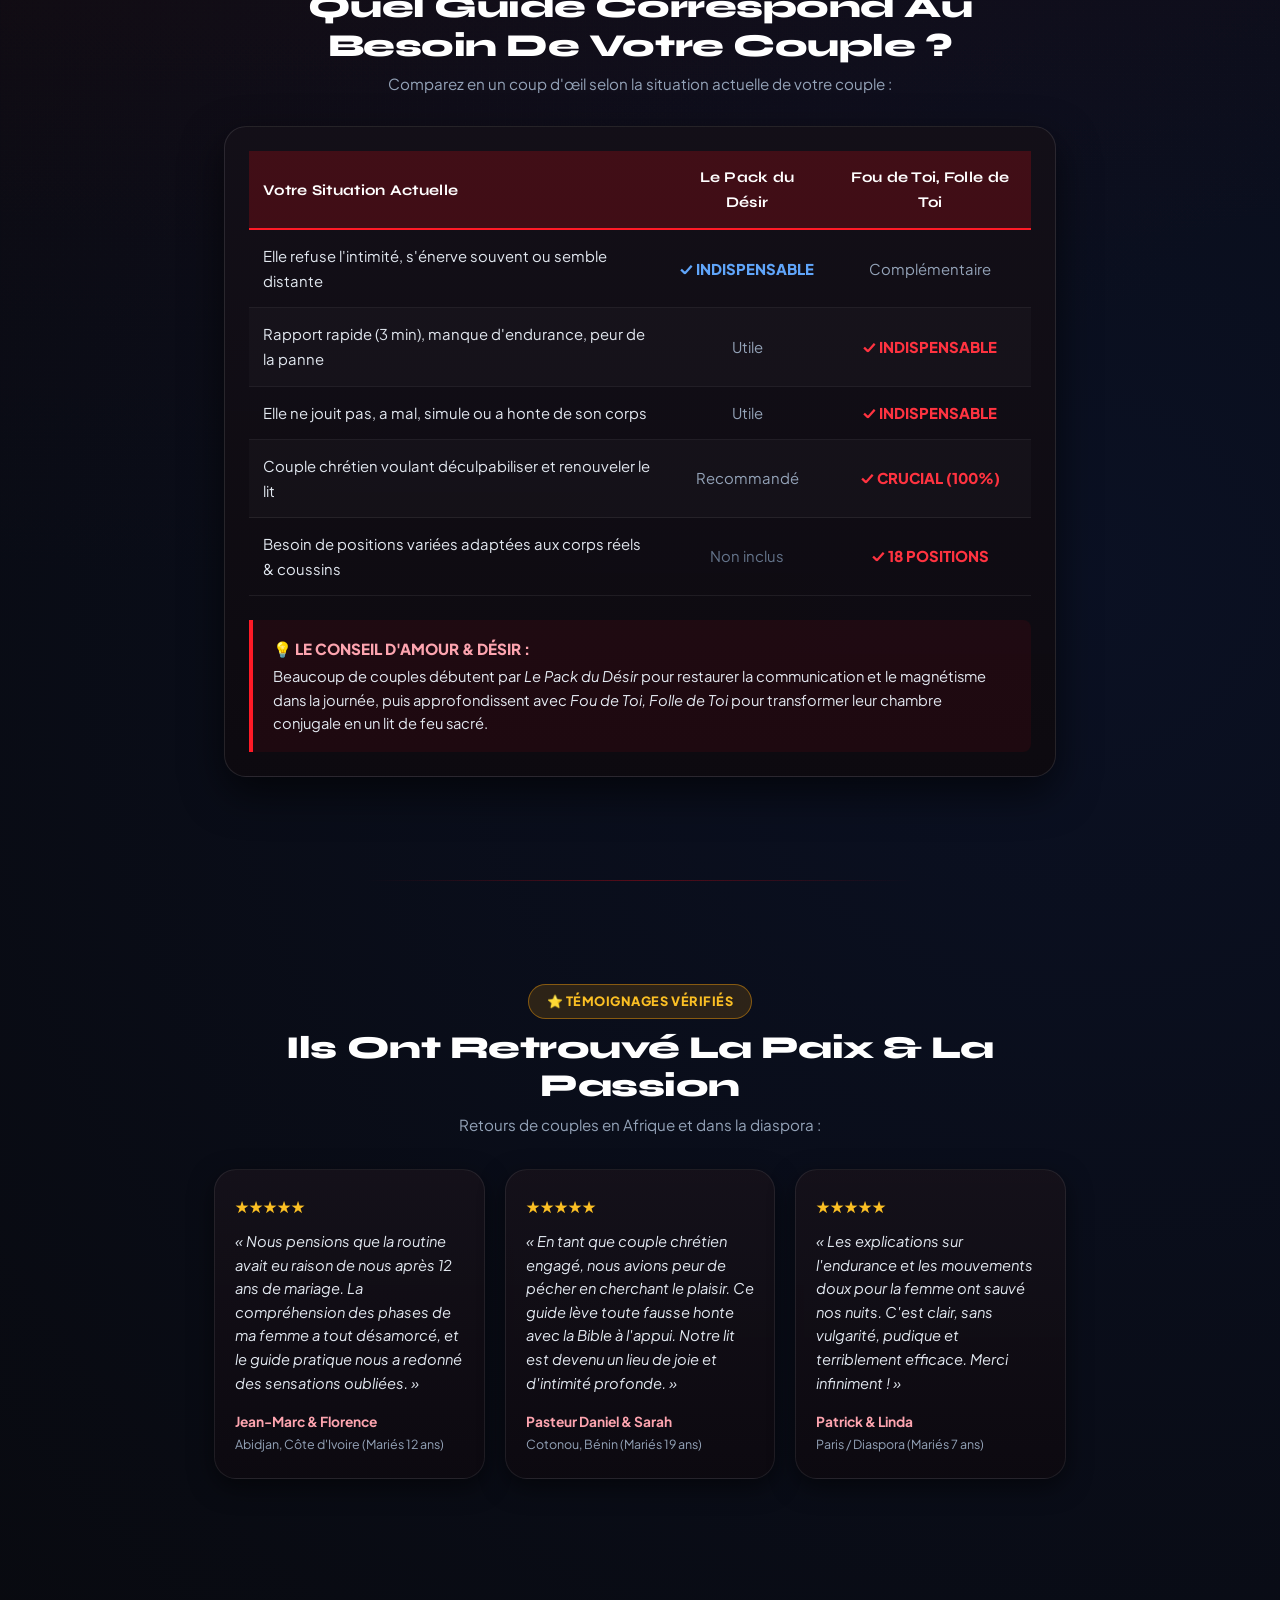
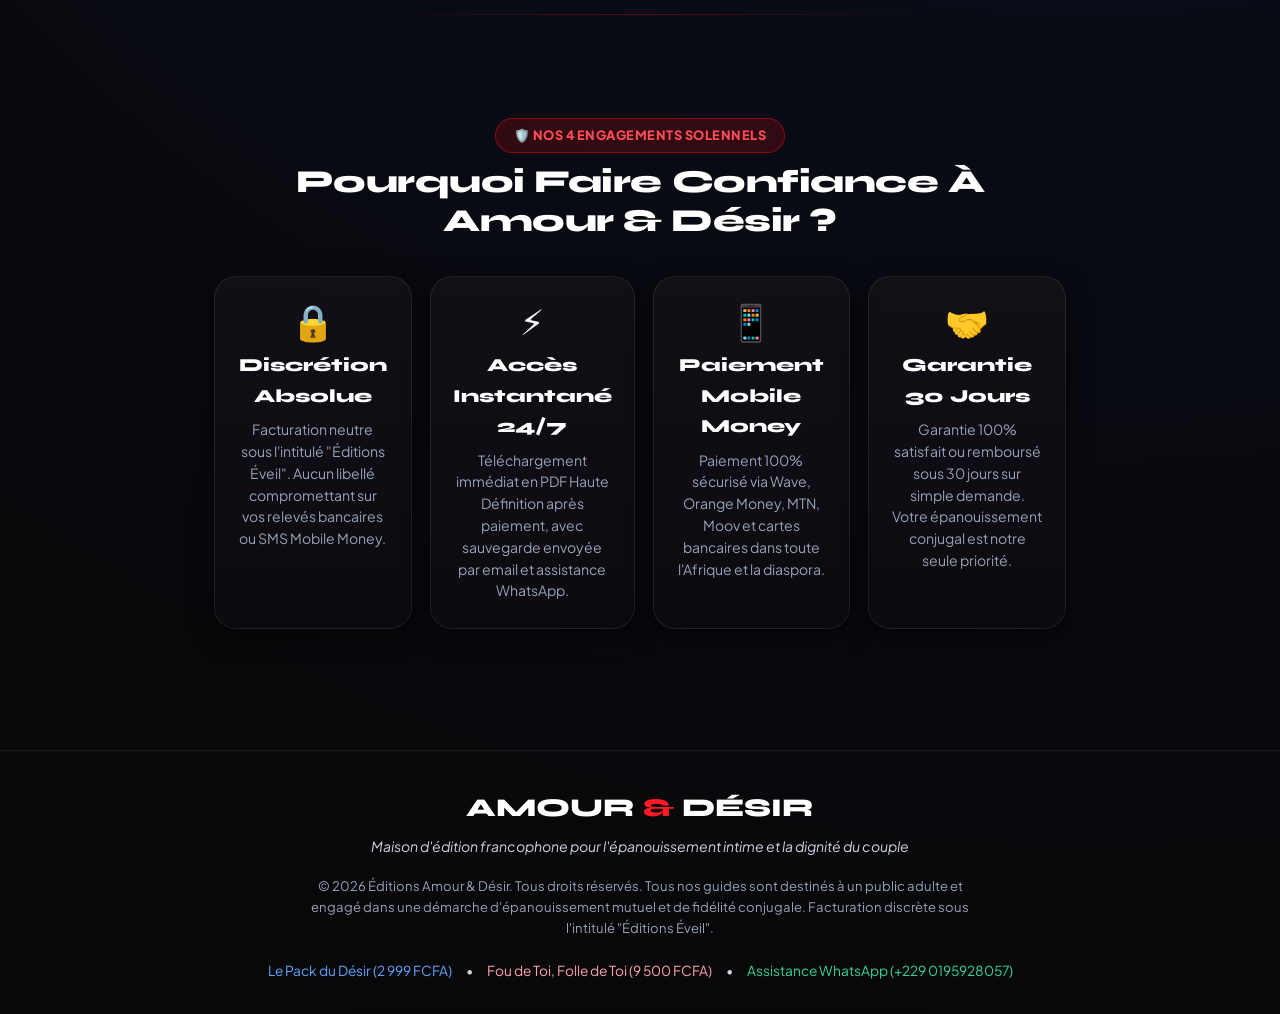
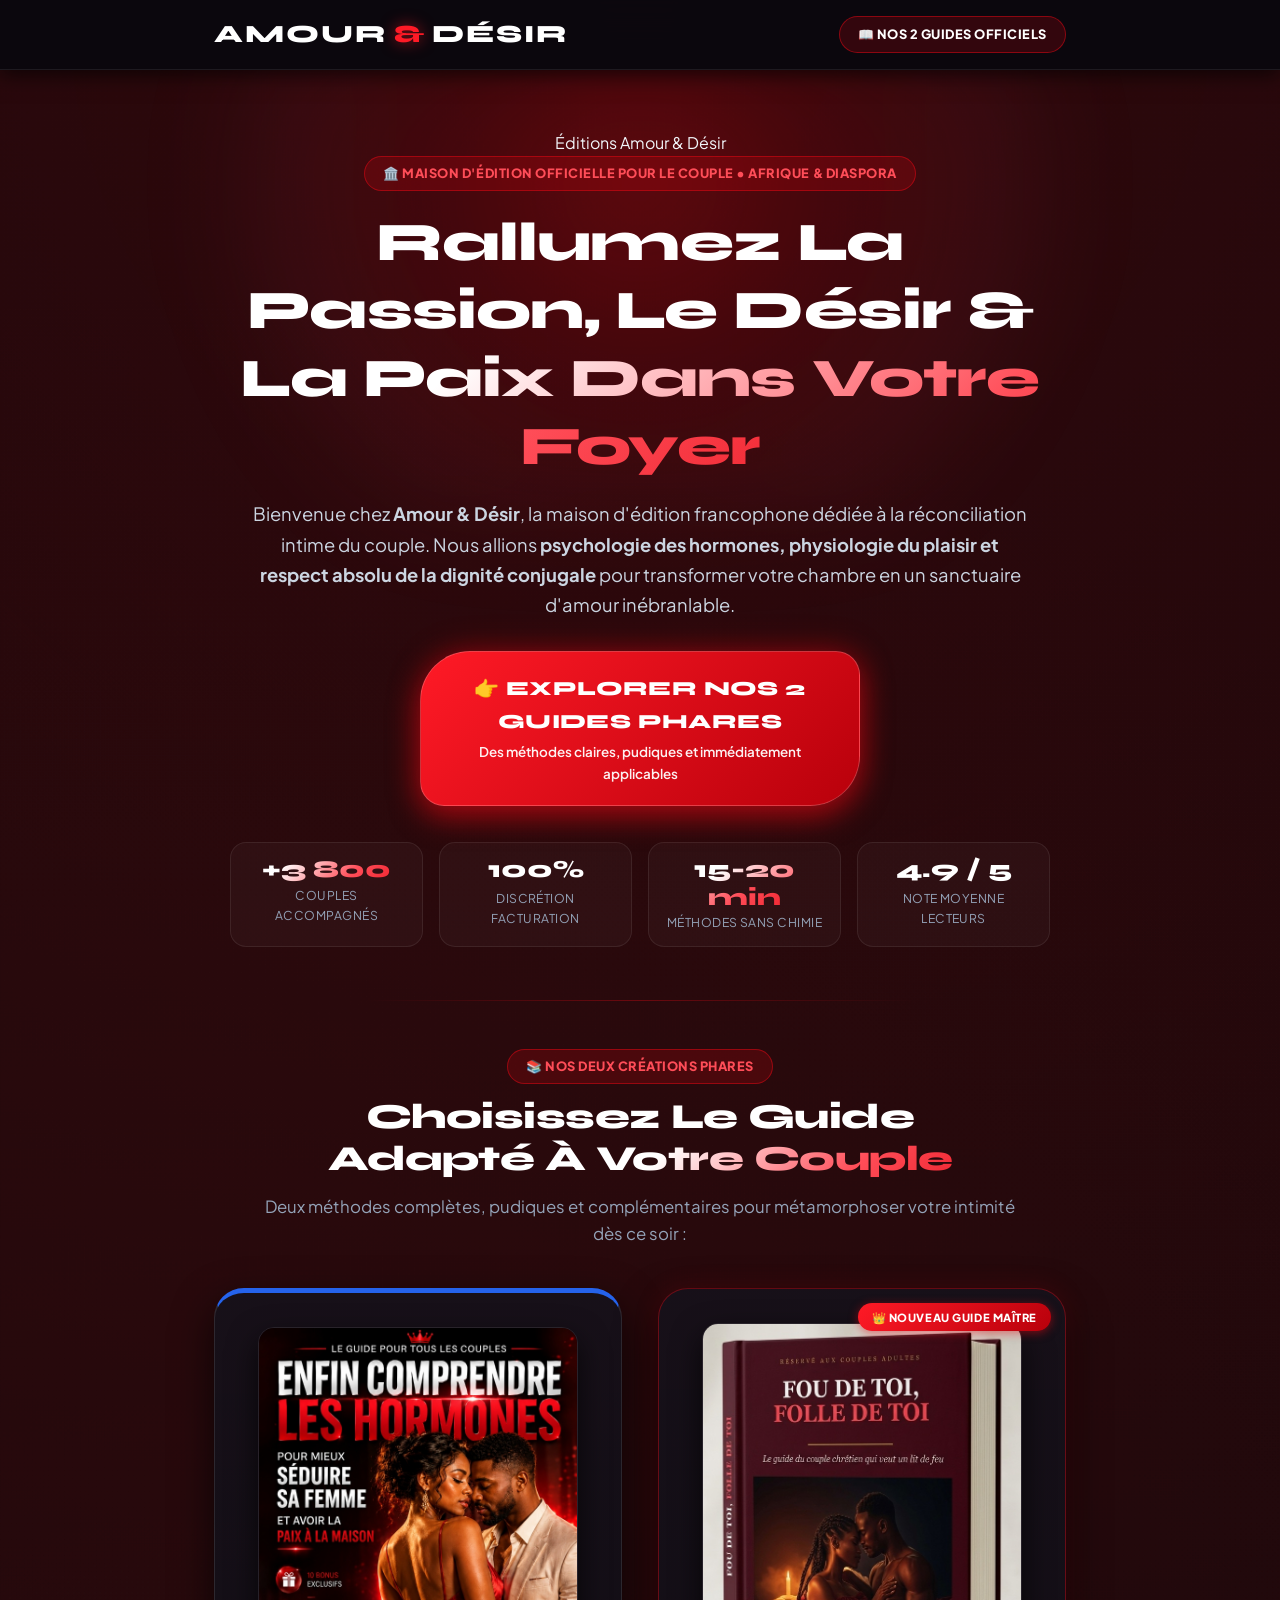
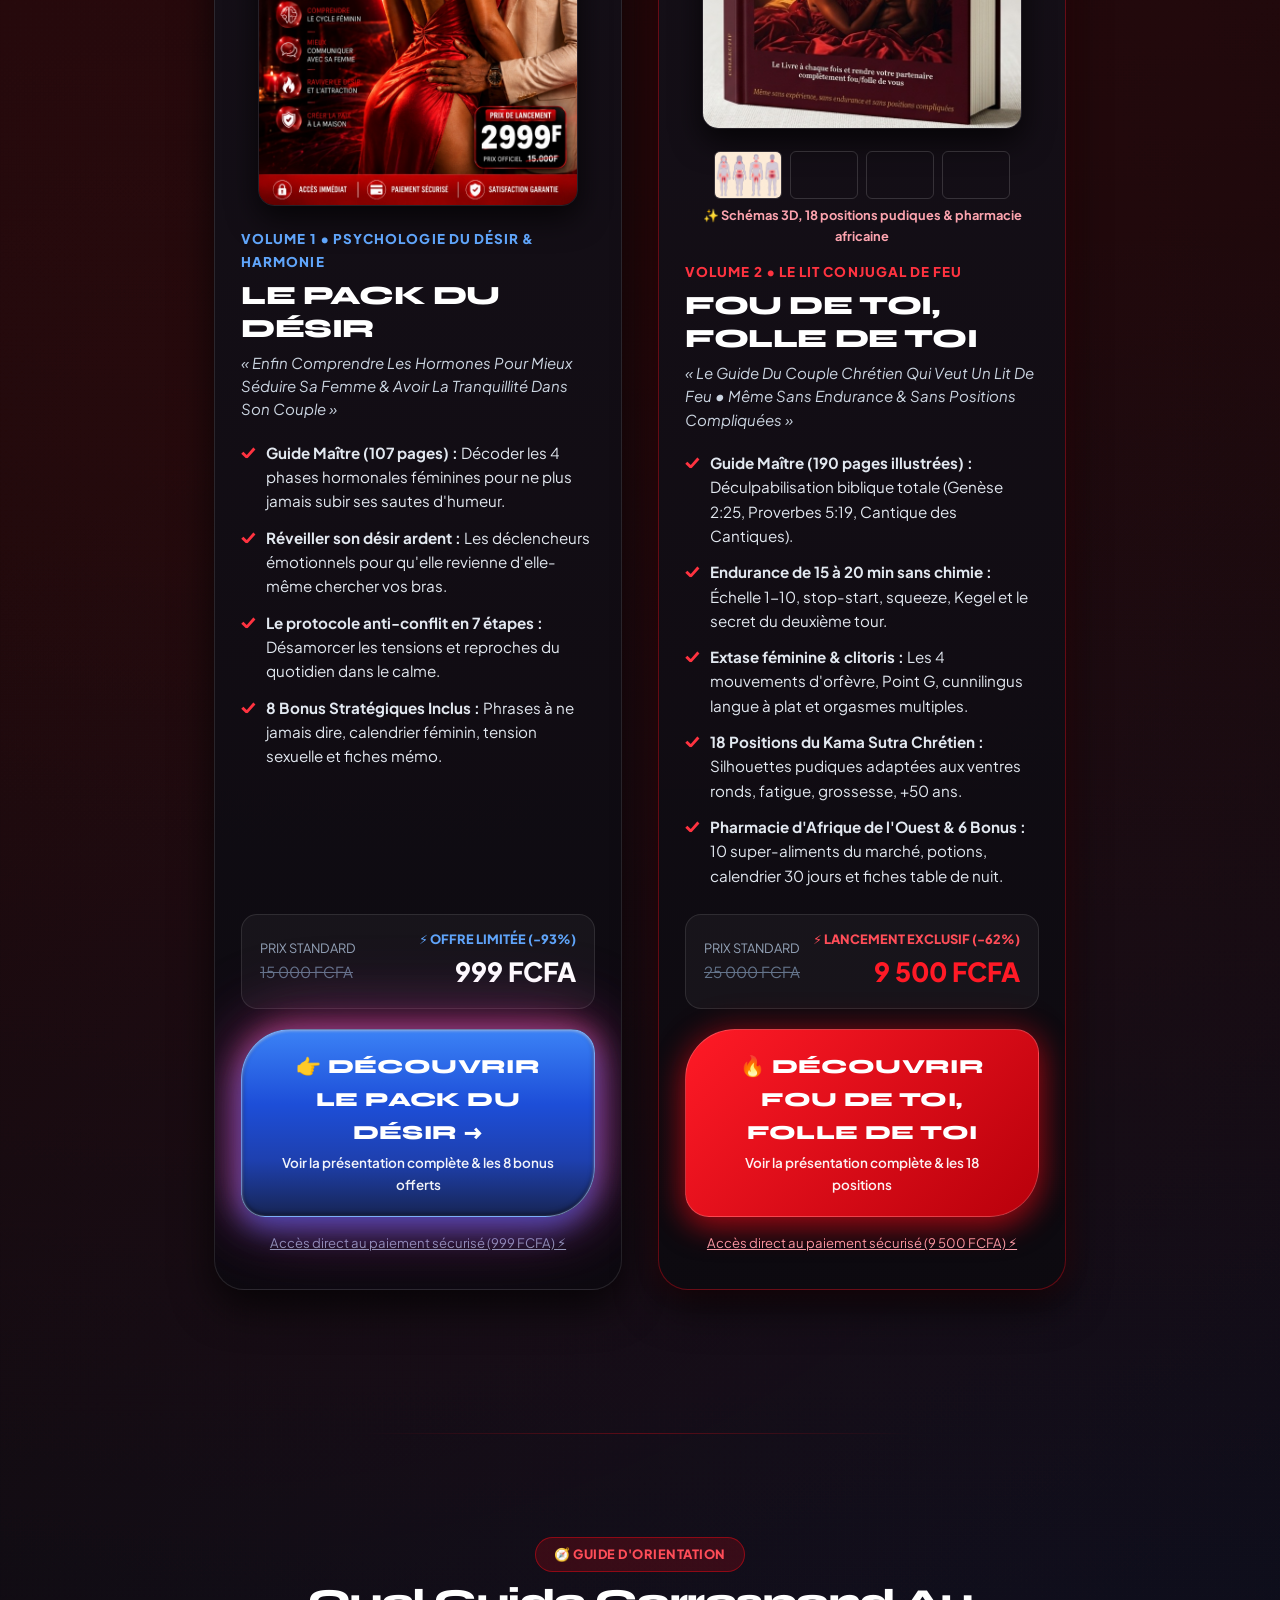
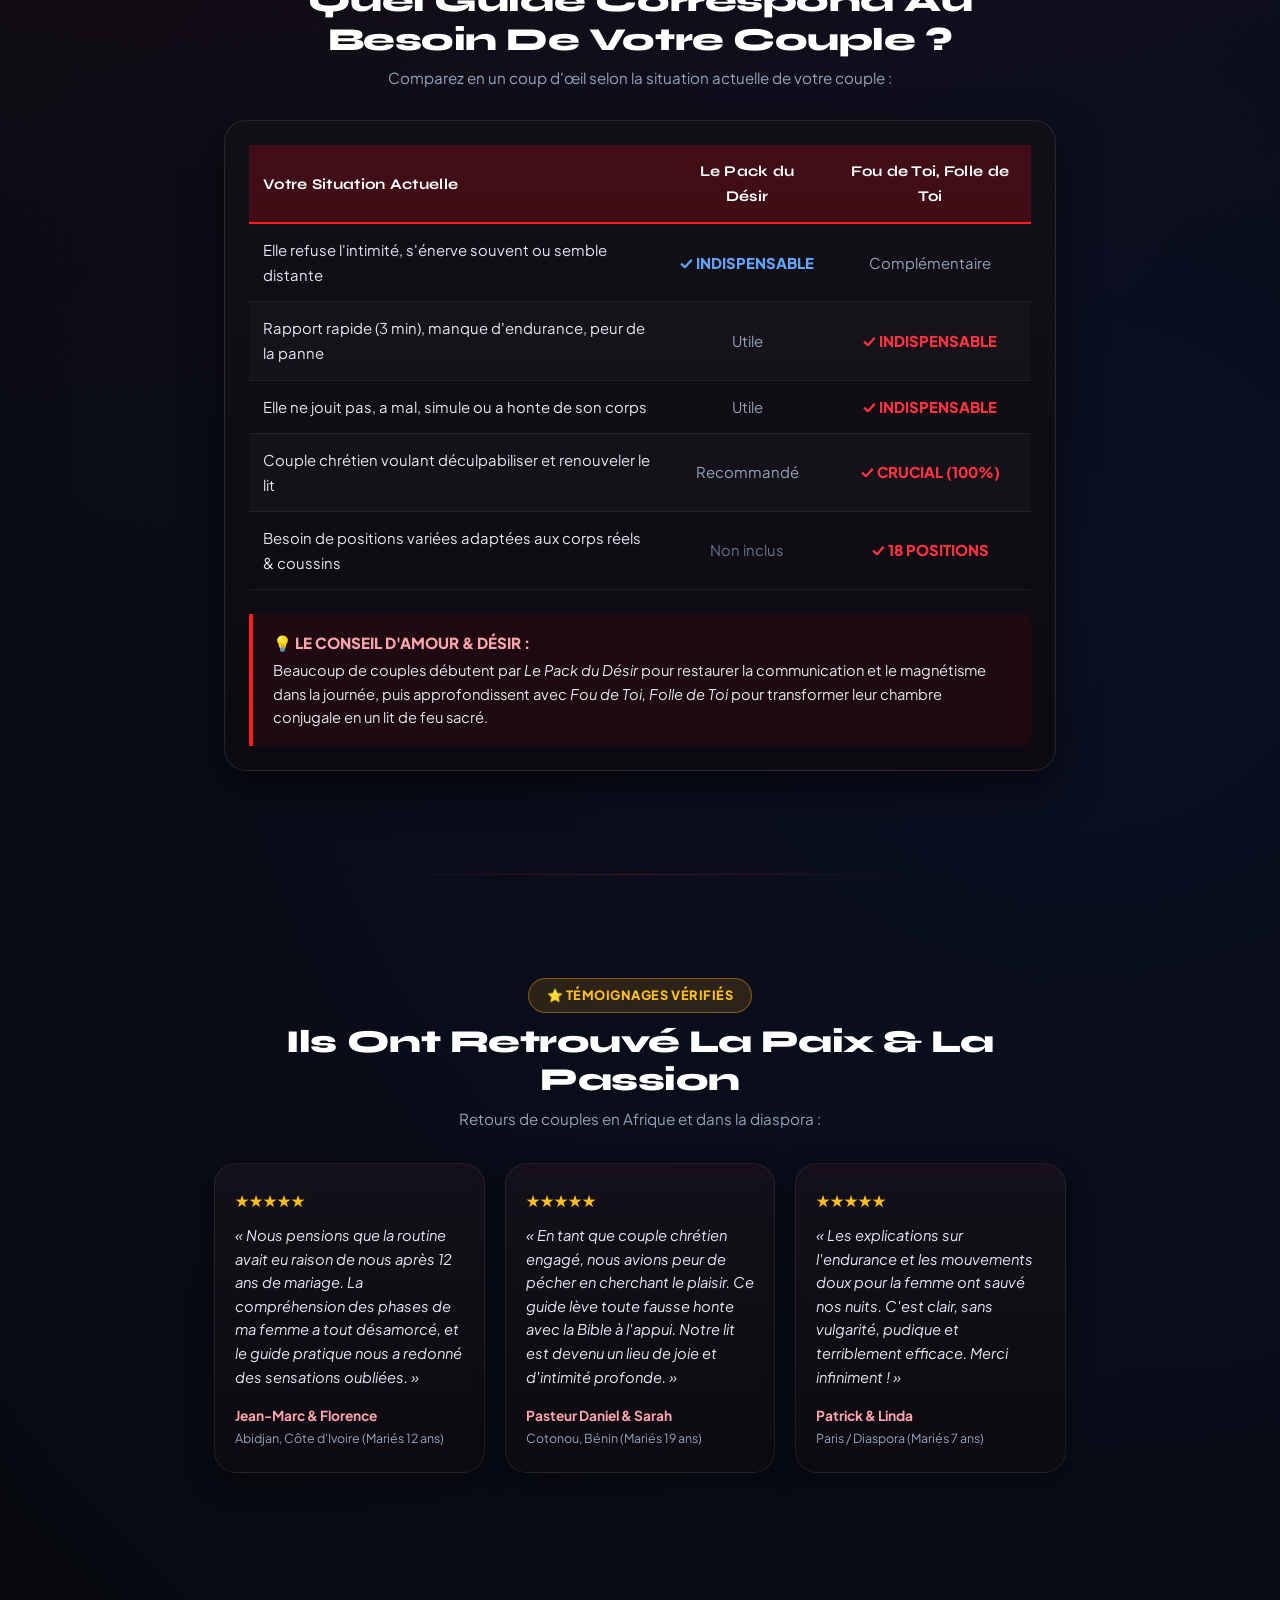
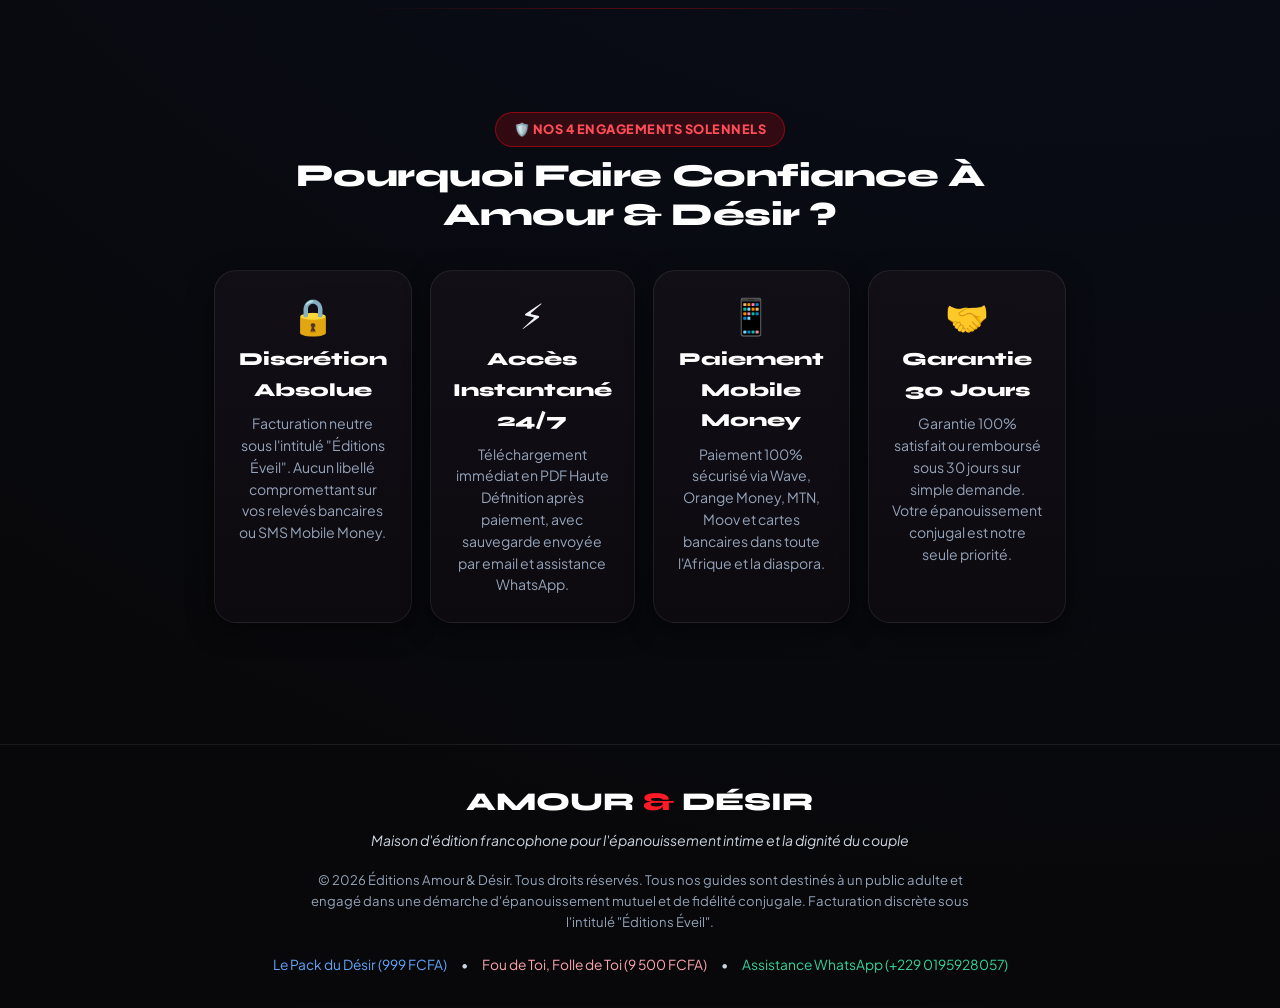
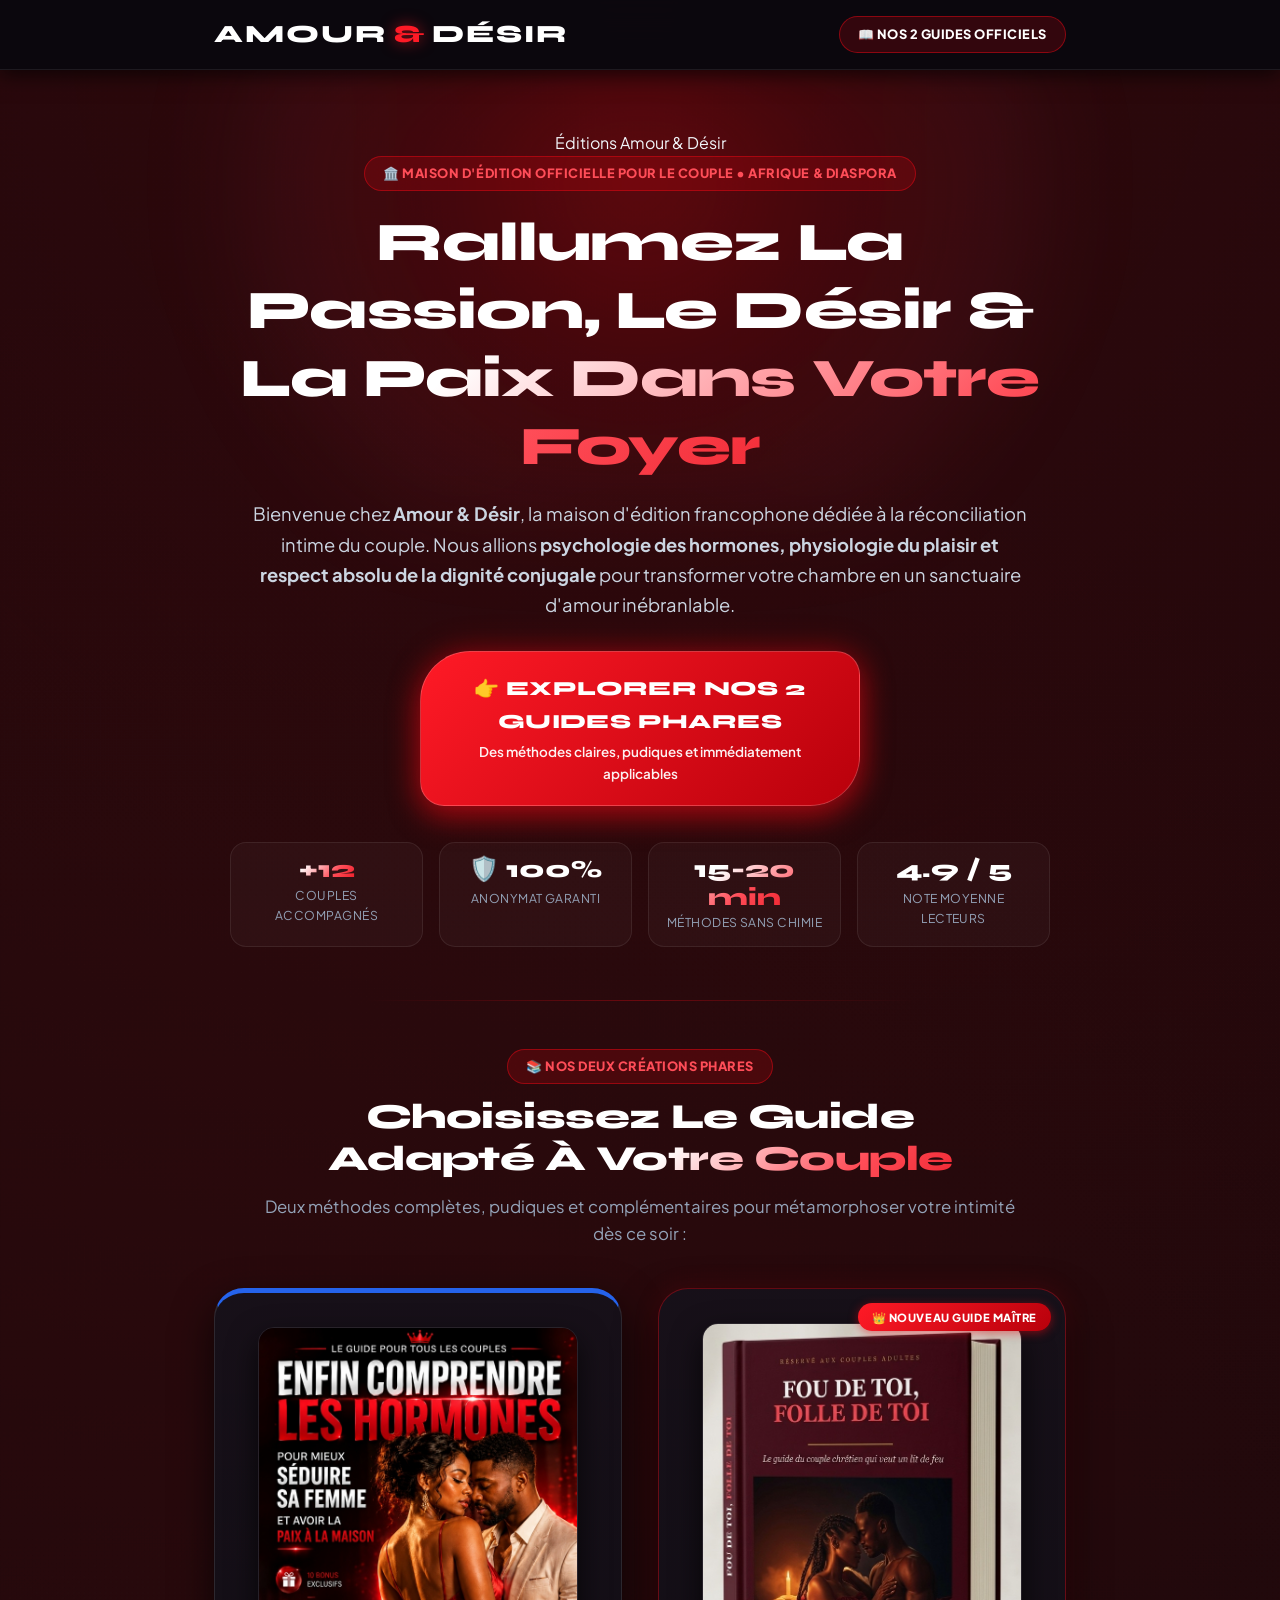
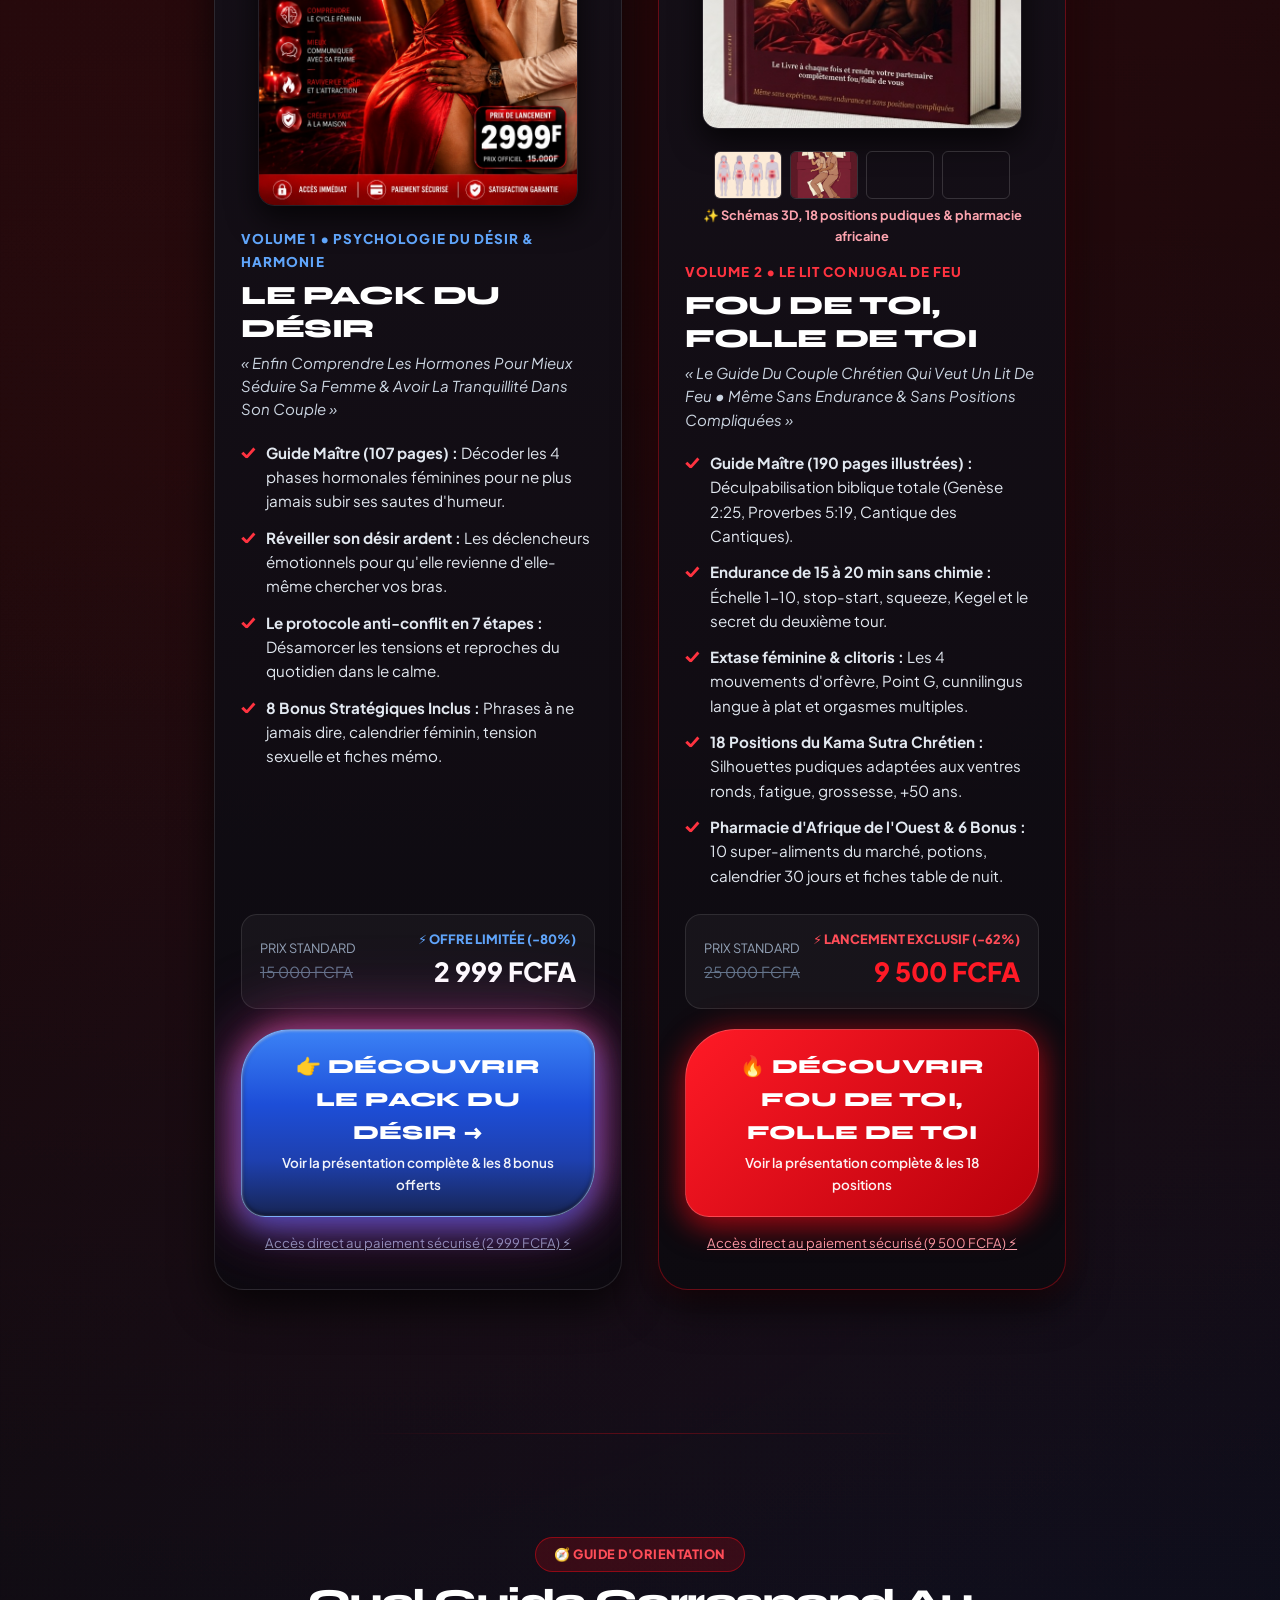
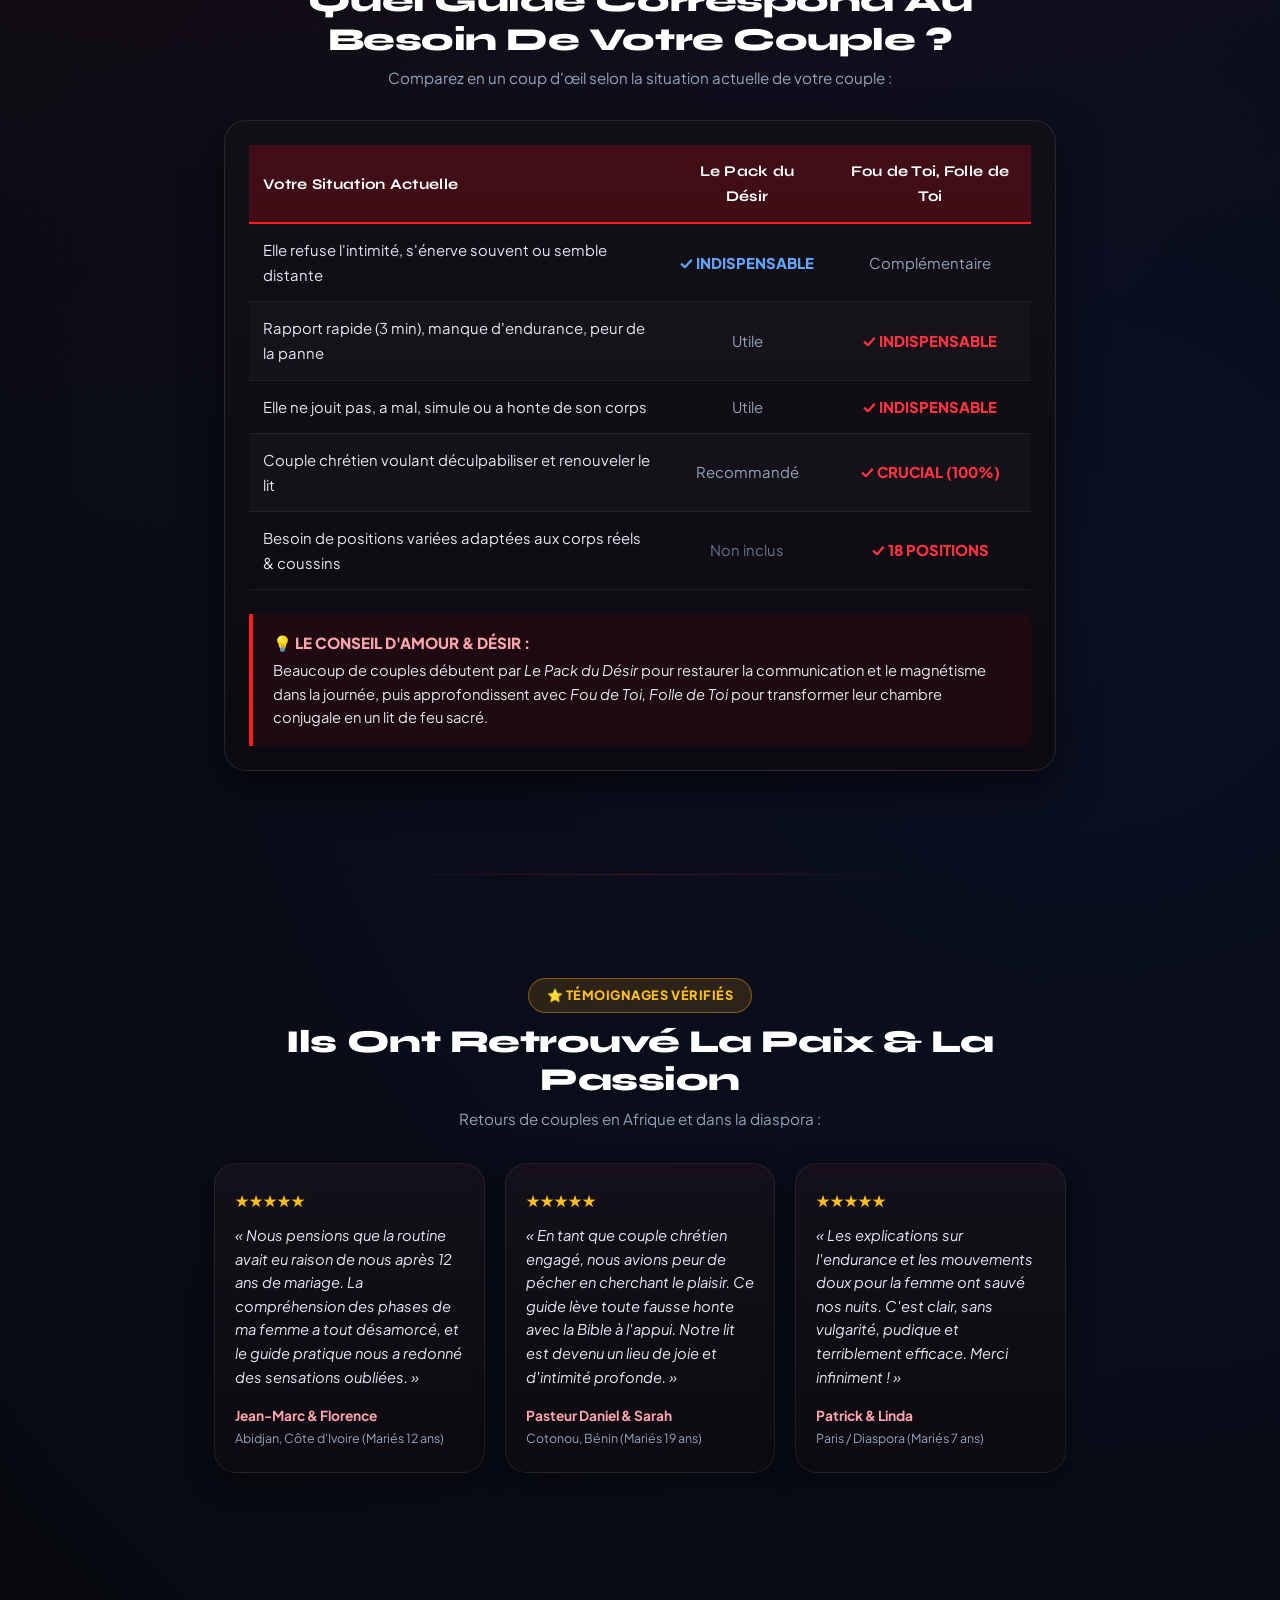
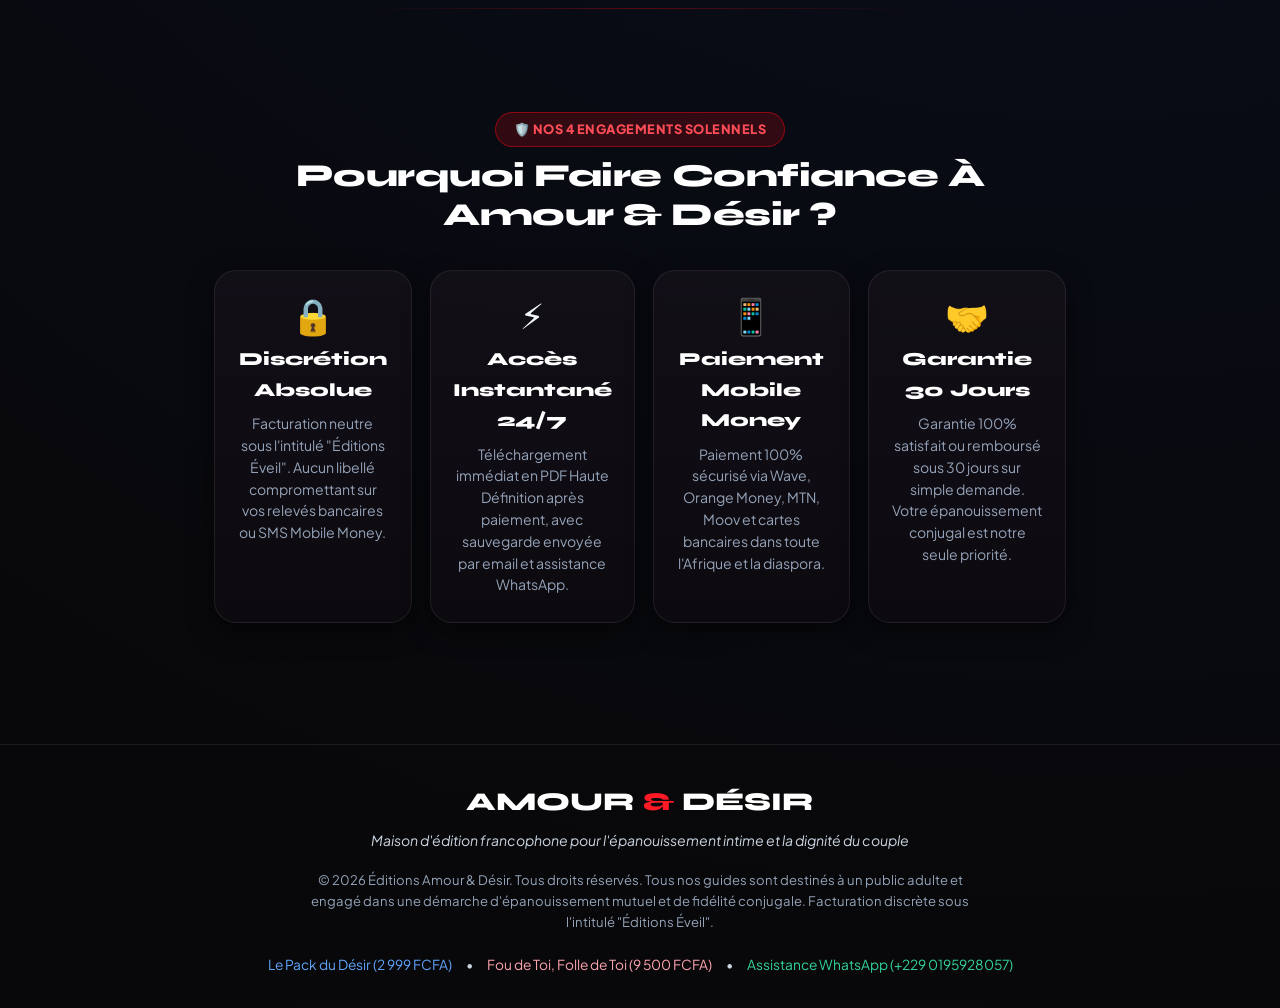
